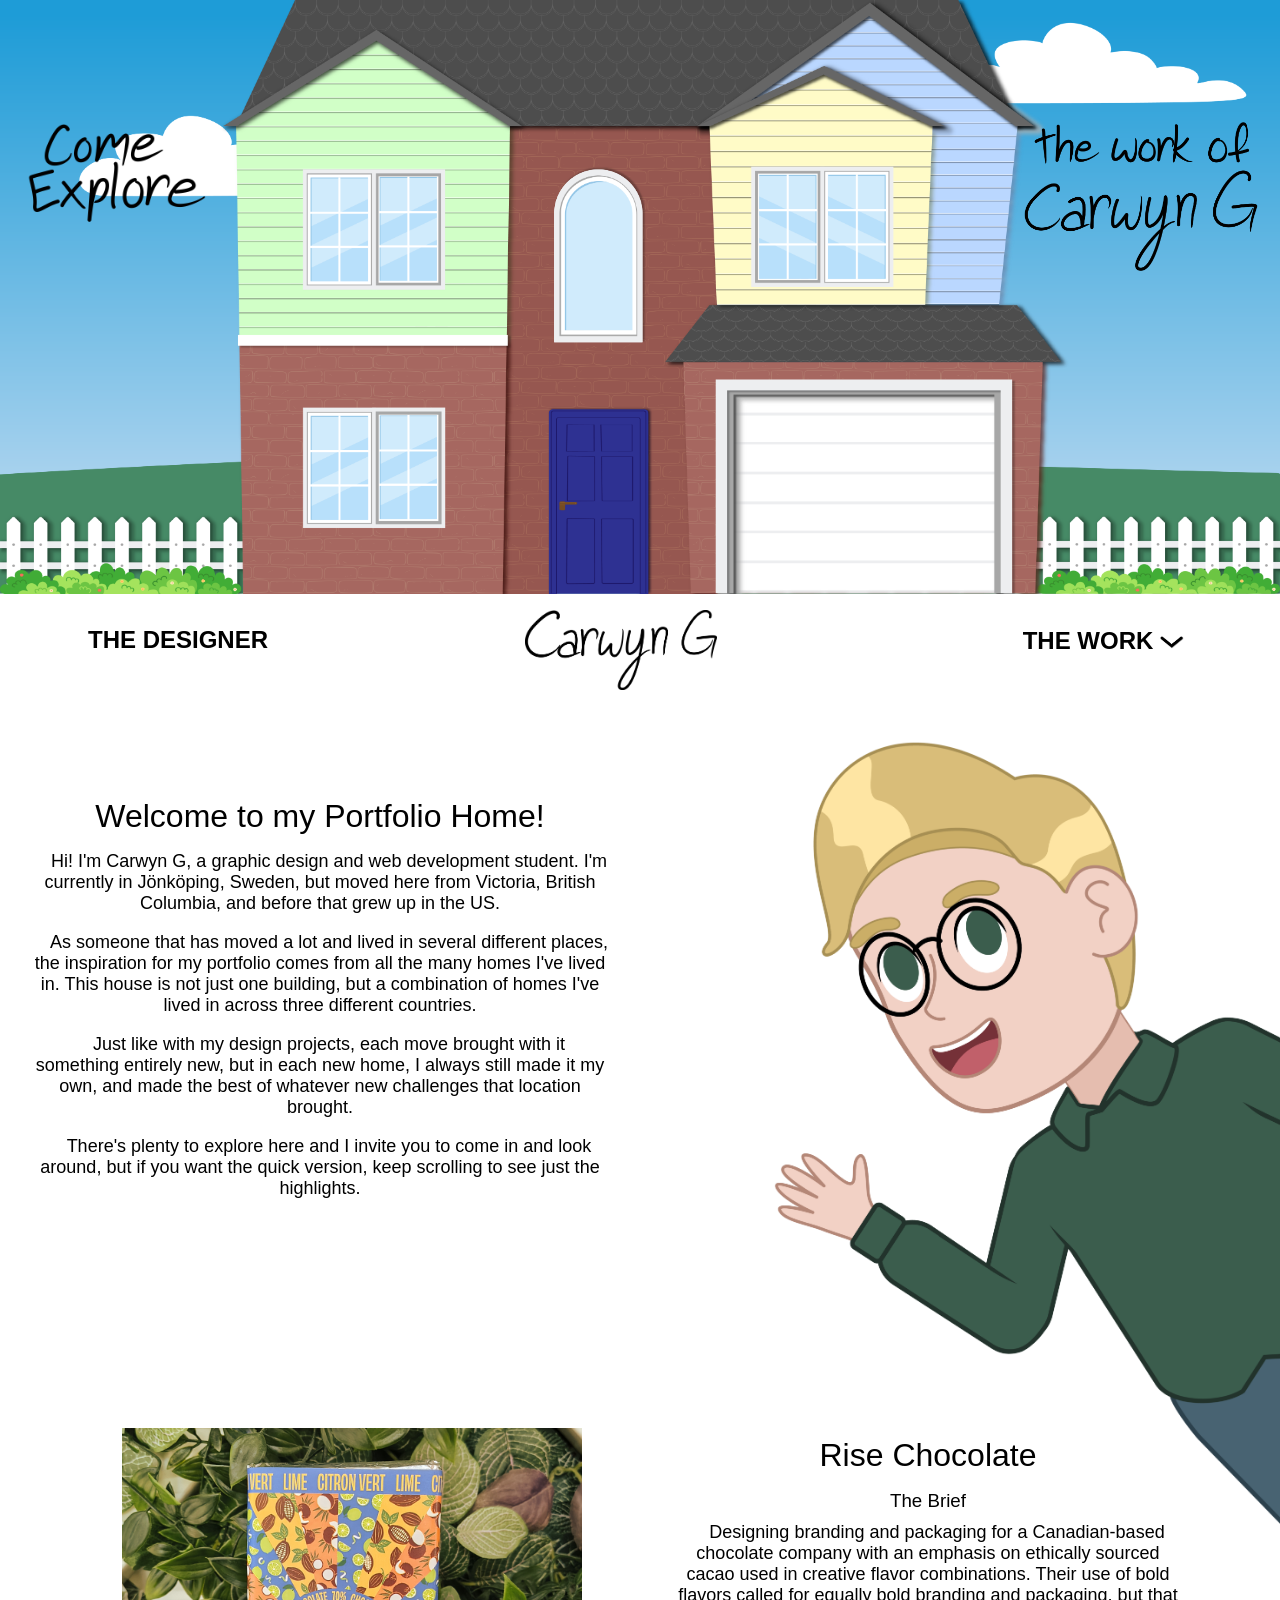
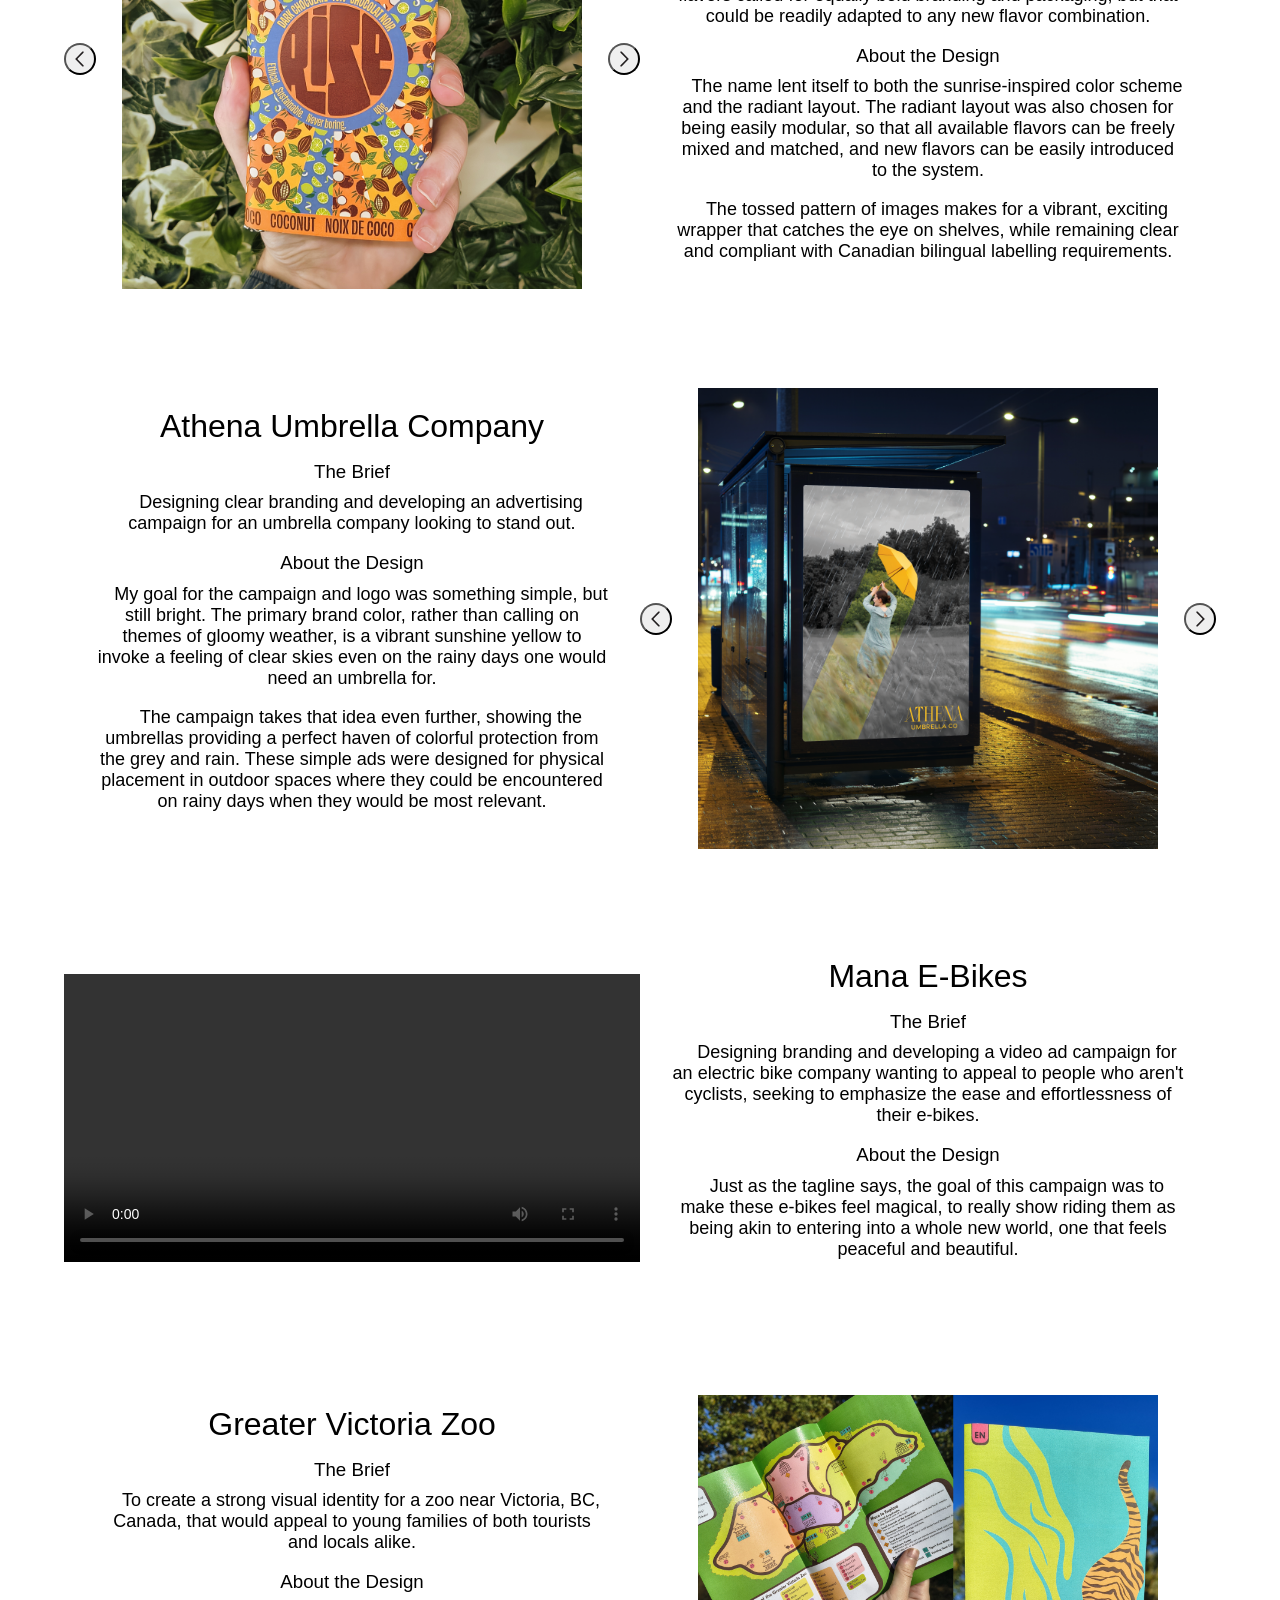
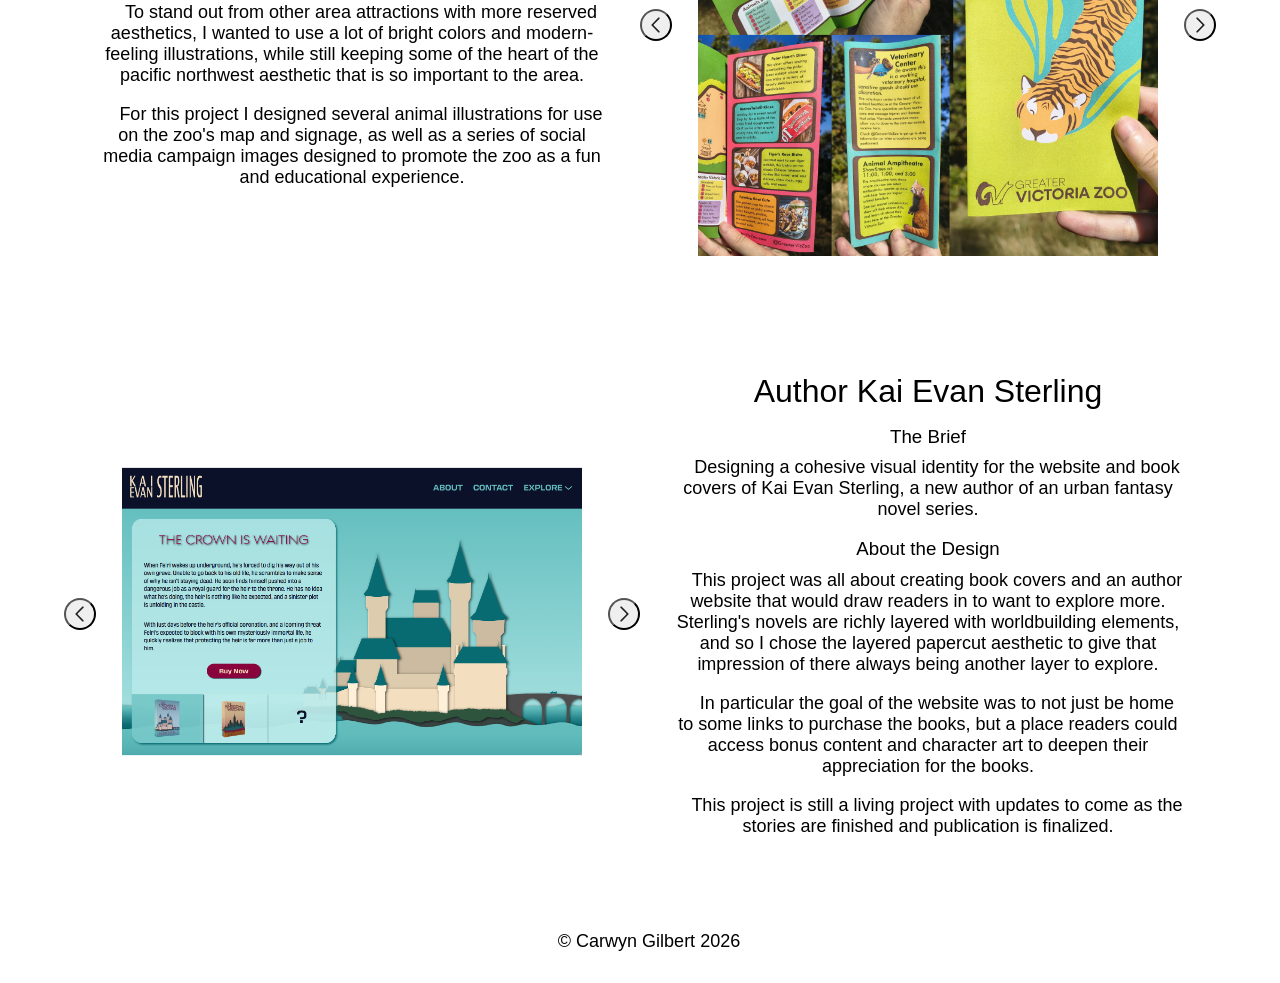
==== index.html @ 5661acea "ultra basic loading screen added" ====
<!DOCTYPE html>
<html lang="en">
<head>
    <meta charset="UTF-8">
    <meta name="viewport" content="width=device-width, initial-scale=1.0">
    <title>Carwyn Gilbert Portfolio</title>
    <link rel="stylesheet" href="main.css">
    <link rel="stylesheet" href="house.css">
    <script src="script.js" defer></script>
</head>
<body>
    <div class="loadingScreen">
        <h1>Loading...</h1>
    </div>
    <header id="home">
        <div class="hero" id="home-hero">
                <img id="come" src="images/explore.png" alt="handwritten text reading: Come Explore">
                <img id="work" src="images/work of.png" alt="handwritten text reading: the work of Carwyn G">
                <div id="craftroom"><a href="about.html"><img class="transparent" src="images/transparent.png"></a></div>
                <div id="hall"><a href="greaterviczoo.html"><img class="transparent" src="images/transparent.png"></a></div>
                <div id="study"><a href="KES.html"><img class="transparent" src="images/transparent.png"></a></div>
                <div id="kitchen"><a href="rise.html"><img class="transparent" src="images/transparent.png"></a></div>
                <div id="foyer"><a href="athena.html"><img class="transparent" src="images/transparent.png"></a></div>
                <div id="garage"><a href="mana.html"><img class="transparent" src="images/transparent.png"></a></div>
                <img class="home" id="backgrgound" src="images/house layers/0 background.png" alt="a clear sky and a lawn with a picket fence">
                <img class="home cloud" id="left-cloud" src="images/house layers/1 left cloud.png" alt="a cloud">
                <img class="home cloud" id="right-cloud" src="images/house layers/2 right cloud.png" alt="a cloud">
                <img class="home house" id="interior" src="images/house layers/3 interior.png" alt="a peek inside a house revealing Carwyn working on projects in different rooms">
                <img class="home house" id="umbrella" src="images/house layers/3.1 umbrella.png" alt="a folded umbrella in a holder">
                <img class="home house" id="backwheel" src="images/house layers/3.2 back wheel.png" alt="a spinning wheel of a bicycle">
                <img class="home house" id="hall-arm" src="images/house layers/3.3 hall arm.png" alt="a hand waving hello">
                <img class="home house" id="kitchen-arm" src="images/house layers/3.4 kitchen arm.png" alt="a hand holding a wooden spoon with melted chocolate on it">
                <img class="home house" id="craft-hand" src="images/house layers/3.5 craft hand.png" alt="a hand holding a pen">
                <img class="home house" id="study-arm" src="images/house layers/3.6 study arm.png" alt="a hand holding a book">
                <img class="home house" id="garage-door" src="images/house layers/4 garage door.png" alt="a garage door">
                <img class="home house" id="main-building" src="images/house layers/5 main building.png" alt="a colorful house">
                <img class="home house" id="craftroom-window" src="images/house layers/6 craftroom window.png" alt="a window">
                <img class="home house" id="kitchen-window" src="images/house layers/7 kitchen window.png" alt="a window">
                <img class="home house" id="study-window" src="images/house layers/8 study window.png" alt="a window">
                <img class="home house" id="hall-window" src="images/house layers/9 hall window.png" alt="a window">
                <img class="home house" id="windows" src="images/house layers/10 windows.png" alt="several windows">
                <img class="home house" id="closed-door" src="images/house layers/11 door.png" alt="a blue front door">
        </div>
        <nav>
            <div class="topnav default" id="navbar">
                <button class="hamburger" id="burger" onclick="hamburger()"><img id="menu-icon" src="images/hamburger.png" alt="click to open the menu"></button>
                <ul>
                    <li id="home-logo"> <a href="index.html" class="logo"><img src="images/cslg-logo.png" alt="Carwyn G" id="svg-logo"/></a></li>
                    <li id="designer"><a href="about.html">The Designer</a></li>
                    <li id="expand-submenu"><button onclick="expandCases()">The Work <img src="images/arrow down.png" id="arrow"></button>
                        <div id="submenu" class="submenu expandable">
                            <ul id="submenu-list">
                                <li class="explore"><a href="rise.html">Rise Chocolate</a></li>
                                <li class="explore"><a href="athena.html">Athena Umbrella Co</a></li>
                                <li class="explore"><a href="mana.html">Mana E-Bike</a></li>
                                <li class="explore"><a href="greaterviczoo.html">Greater Victoria Zoo</a></li>
                                <li class="explore"><a href="KES.html">Author Site</a></li>
                            </ul>
                        </div>
                    </li>
                </ul>
            </div>
        </nav>
    </header>
    <main>
        <div class="card" id="intro">
            <div class="info">
                <h1>Welcome to my Portfolio Home!</h1>
                <p>Hi! I'm Carwyn G, a graphic design and web development student. I'm currently in Jönköping, Sweden, but moved here from Victoria, British Columbia, and before that grew up in the US.</p> 
                <p>As someone that has moved a lot and lived in several different places, the inspiration for my portfolio comes from all the many homes I've lived in. This house is not just one building, but a combination of homes I've lived in across three different countries.</p>
                <p>Just like with my design projects, each move brought with it something entirely new, but in each new home, I always still made it my own, and made the best of whatever new challenges that location brought.</p>
                <p>There's plenty to explore here and I invite you to come in and look around, but if you want the quick version, keep scrolling to see just the highlights.</p>
            </div>
            <div id="me">
                <img id="portrait" src="images/peeking me.png" alt="Carwyn G peeking in from the side of the frame and waving hello">
                <img id="bubble" src="images/bubble.png" alt="a speech bubble coming from Carwyn">
                <p id="mobile">Heads up, while I've done my best to make this responsive and mobile friendly, I recommend checking this out on desktop for the full experience.</p>
            </div>
        </div>
        <div class="card" id="rise">
            <div class="info">
                <h1>Rise Chocolate</h1>
                <h3>The Brief</h3>
                <p>Designing branding and packaging for a Canadian-based chocolate company with an emphasis on ethically sourced cacao used in creative flavor combinations. Their use of bold flavors called for equally bold branding and packaging, but that could be readily adapted to any new flavor combination.</p>
                <h3>About the Design</h3>
                <p>The name lent itself to both the sunrise-inspired color scheme and the radiant layout. The radiant layout was also chosen for being easily modular, so that all available flavors can be freely mixed and matched, and new flavors can be easily introduced to the system.</p>
                <p>The tossed pattern of images makes for a vibrant, exciting wrapper that catches the eye on shelves, while remaining clear and compliant with Canadian bilingual labelling requirements.</p>
            </div>
            <div class="carousel">
                <button class="left" onclick="prevImg('rise')">
                <img src="images/arrow.svg" alt="arrow icon pointing left" />
                </button>
                <img id="rise-left" class="rise-three" src="images/rise/cinna-blue wrapper.png" alt="the full wrapper design for the coconut lime dark chocolate bars, featuring an all over pattern of cacao beans, limes, and coconuts arranged in rays with sunrise colored backgrounds"/>
                <img id="rise-top" class="rise-one" src="images/rise/coco-lime.jpg" alt="A coconut lime dark chocolate bar held up to show off the colorful wrapper with an all over print of cacao beans, limes, and coconuts"/>
                <img id="rise-right" class="rise-two" src="images/rise/cinna-blue.jpg" alt="A cinnamon blueberry milk chocolate bar held up to show off the colorful wrapper with an all over print of cacao beans, milk, blueberries, and cinnamon sticks"/>
                <button class="right" onclick="nextImg('rise')">
                <img src="images/arrow.svg" alt="arrow icon pointing right" />
                </button>
            </div>
        </div>
        <div class="card">
            <div class="info">
                <h1>Athena Umbrella Company</h1>
                <h3>The Brief</h3>
                <p>Designing clear branding and developing an advertising campaign for an umbrella company looking to stand out.</p>
                <h3>About the Design</h3>
                <p>My goal for the campaign and logo was something simple, but still bright. The primary brand color, rather than calling on themes of gloomy weather, is a vibrant sunshine yellow to invoke a feeling of clear skies even on the rainy days one would need an umbrella for.</p>
                <p>The campaign takes that idea even further, showing the umbrellas providing a perfect haven of colorful protection from the grey and rain. These simple ads were designed for physical placement in outdoor spaces where they could be encountered on rainy days when they would be most relevant.</p>
            </div>
            <div class="carousel">
                <button class="left" onclick="prevImg('athena')">
                <img src="images/arrow.svg" alt="arrow icon pointing left" />
                </button>
                <img
                id="athena-left"
                class="athena-three"
                src="images/athena/ads2.png"
                alt="An advertisement for Athena umbrellas featuring a woman standing with a bright yellow umbrella that creates a section around her that is fully protected from rain and gloom"
                />
                <img
                id="athena-top"
                class="athena-one"
                src="images/athena/mockup.png"
                alt="a rainy bus stop with an ad for Athena umbrellas showing a woman in a grey, rainy field holding an umbrella that creates an isolated area of color and clear skies"
                />
                <img
                id="athena-right"
                class="athena-two"
                src="images/athena/mockup4.png"
                alt="An illuminated bus stop ad at night, showing a woman in a field holding an Athena umbrella aloft, creating a sheltered area of clear skies and full color amid desaturated greys and rain."
                />
                <button class="right" onclick="nextImg('athena')">
                <img src="images/arrow.svg" alt="arrow icon pointing right" />
                </button>
            </div>
        </div>
        <div class="card">
            <div class="info">
                <h1>Mana E-Bikes</h1>
                <h3>The Brief</h3>
                <p>Designing branding and developing a video ad campaign for an electric bike company wanting to appeal to people who aren't cyclists, seeking to emphasize the ease and effortlessness of their e-bikes.</p>
                <h3>About the Design</h3>
                <p>Just as the tagline says, the goal of this campaign was to make these e-bikes feel magical, to really show riding them as being akin to entering into a whole new world, one that feels peaceful and beautiful.</p>
            </div>            
            <video width= 100% id="mana" controls>
                <source src="images/mana/ad clip.mp4" type="video/mp4">
                "Your browser doesn't support the video tag :("
            </video>

        </div>
        <div class="card">
            <div class="info">
                <h1>Greater Victoria Zoo</h1>
                <h3>The Brief</h3>
                <p>To create a strong visual identity for a zoo near Victoria, BC, Canada, that would appeal to young families of both tourists and locals alike.</p>
                <h3>About the Design</h3>
                <p>To stand out from other area attractions with more reserved aesthetics, I wanted to use a lot of bright colors and modern-feeling illustrations, while still keeping some of the heart of the pacific northwest aesthetic that is so important to the area.</p>
                <p>For this project I designed several animal illustrations for use on the zoo's map and signage, as well as a series of social media campaign images designed to promote the zoo as a fun and educational experience.</p>
            </div>
            <div class="carousel media">
                <button class="left" onclick="prevImg('zoo')">
                    <img src="images/arrow.svg" alt="arrow icon pointing left" />
                </button>
                <img id="zoo-left" class="zoo-three" src="images/GVZ/campaign9.jpg" alt=""/>
                <img id="zoo-top" class="zoo-one" src="images/GVZ/mockup.jpg" alt=""/>
                <img id="zoo-right" class="zoo-two" src="images/GVZ/campaign.jpg" alt=""/>
                <button class="right" onclick="nextImg('zoo')">
                    <img src="images/arrow.svg" alt="arrow icon pointing right" />
                </button>
            </div>
        </div>
        <div class="card">
            <div class="info">
                <h1>Author Kai Evan Sterling</h1>
                <h3>The Brief</h3>
                <p>Designing a cohesive visual identity for the website and book covers of Kai Evan Sterling, a new author of an urban fantasy novel series.</p>
                <h3>About the Design</h3>
                <p>This project was all about creating book covers and an author website that would draw readers in to want to explore more. Sterling's novels are richly layered with worldbuilding elements, and so I chose the layered papercut aesthetic to give that impression of there always being another layer to explore.</p>
                <p>In particular the goal of the website was to not just be home to some links to purchase the books, but a place readers could access bonus content and character art to deepen their appreciation for the books.</p>
                <p>This project is still a living project with updates to come as the stories are finished and publication is finalized.</p>
            </div>            
            <div class="carousel">
                <button class="left" onclick="prevImg('KES')">
                <img src="images/arrow.svg" alt="arrow icon pointing left" />
                </button>
                <img id="KES-left" class="KES-three" src="images/KES/KIW.png" alt="A mockup of a book titled 'The Kingdom is Watching', the book cover features a layered papercut cityscape in teal hues"/>
                <a href="https://carwyn-g.github.io/KaiEvanSterling/" target="_blank" id="KES-top" class="KES-one"><img src="images/KES/site-screenshot.png" alt="A screenshot of Kai Evan Sterling's website, featuring cover art from the first book"/></a>
                <img id="KES-right" class="KES-two" src="images/KES/CIW.png" alt="A mockup of a book titled 'The Crown is Waiting', the cover features a layered papercut castle and bridge in cream and teal hues"/></a>
                <button class="right" onclick="nextImg('KES')">
                <img src="images/arrow.svg" alt="arrow icon pointing right" />
                </button>
            </div>
        </div>
    </main>
    <footer>
        <p><span> &#169; </span>Carwyn Gilbert 2026</p>
    </footer>
</body>
</html>
---- main.css ----
html, body {
    margin: 0;
    padding: 0;
}

.loadingScreen {
  position: absolute;
  z-index: 5;
  width: 100%;
  height: 100vh;
  background-color: white;
  display: flex;
  align-items: center;
  justify-content: center;
}

body {
    min-height: 100vh;
    display: flex;
    flex-direction: column;
    align-items: center;
}

main {
    width: 100%;
    height: auto;
    overflow: hidden;
    display: flex;
    flex-direction: column;
    align-items: center;
}

footer {
    margin: 1%;
}

/* Nav */
header {
    display: flex;
    flex-direction: column;
    align-items: end;
    z-index: 1;
    margin-bottom: .5%;
    }


#svg-logo {
    height: 5rem;
    margin-top: -1rem;
    max-width: 100rem;
}

nav {
    display: flex;
    flex-direction: row;
    width: 100%;
    justify-content: space-between;
    z-index: 3;
}

.topnav {
	display: flex;
    flex-direction: row;
    align-items: center;
    margin: 1em;
    width: 100%;
}

.topnav ul {
    display: flex;
    flex-direction: row;
    list-style: none;
    justify-content: space-between;
    align-items: start;
    width: 100%;
}

.topnav li {
    margin-right: 2em;
    margin-left: 2em;
    flex-shrink: 0;
}

.topnav button {
    font-family: sans-serif;
    font-weight: 700;
    font-size: x-large;
    text-transform: uppercase;
    margin: 0;
    padding-left: 2em;
    padding-right: 2em;
    max-height: 2em;
    border: none;
    background-color: rgba(0,0,0,0);
    cursor: pointer;
}

.topnav img {
    max-width: 3rem;
}

.hamburger {
    display: none;
}
#arrow {
    width: 1em;
}
#arrowup {
    width: 1em;
    rotate: 180deg;
}

.expandable {
    display: none;
}

.expanded-explore {
    display: block;
}

#expand-submenu {
    display: flex;
    flex-direction: column;
    justify-content: center;
    order: 3;
    position: relative;
}

#submenu {
    position: absolute;
    top: 105%;
    z-index: 8;
    padding: 1rem;
    background-color: white;
}

#submenu ul {
    display: flex;
    flex-direction: column;
    padding: 0;
    align-items: center;
    background-color: white;
    
}

#submenu li {
    margin: 0;
    margin-top: .5em;
    font-size: large;
}

#submenu a:link,
#submenu a:visited {
    margin: 0;
    margin-top: .5em;
    font-size: medium;
}

ul a:link,
ul a:visited {
    color: black;
    font-family: sans-serif;
    font-weight: 700;
    font-size: x-large;
    text-decoration: none;
    text-transform: uppercase;
}
#designer {
    order:1;
}
#home-logo {
    order:2;
}


.transparent {
    object-fit: contain;
    max-width: 100%;
    max-height: 100%;
    align-self: center;
}


h1 {
    font-family: sans-serif;
    font-weight: 500;
    margin: 0;
    margin-bottom: .5em;
    text-align: center;
}

h3 {
    font-family: sans-serif;
    font-weight: 400;
    margin: 0;
    margin-bottom: .5em;
}

p {
    font-family: sans-serif;
    font-weight: 100;
    margin: 0;
    margin-bottom: 1em;
    max-width: 70ch;
    margin-inline: auto;
    text-indent: 1em;
    font-size: large;
}

footer {
    font-size: small;
}

.card {
    display: grid;
    grid-template-columns: 1fr 1fr;
    margin: 2.5% 5%;
    align-items: center;
}
.card:nth-of-type(even) .info{
    order: 1;
}

  .card img {
    width: 100%;
}
#intro {
    margin: 0;
    width: 100%;
}
#intro .info {
    margin-top: 10%;
}

.info {
    display: flex;
    flex-direction: column;
    align-items: center;
    margin: 2rem;    
    text-align: center;
    align-self: start;
    min-height: 25vw;
    justify-content: center;
}

#rise {
    margin-top: -10%;
}

.carousel {
    display: grid;
    grid-template-columns: 10% 80% 10%;
    grid-template-rows: 1fr;
    justify-content: center;
    align-items: center;
}
.carousel img {
    width: 100%;
    grid-area: 1 / 2 / span 1 /span 1;
}
.carousel a {
    grid-area: 1 / 2 / span 1 /span 1;
}
.carousel button {
    grid-area: 1 / 3 / span 1 /span 1;
    justify-self: end;
    padding: 0;
    border-radius: 100%;
    height: 2rem;
    width: 2rem;
    padding: .25rem;
    order: 2;
    cursor: pointer;
}

.carousel .left {
    grid-area: 1 / 1 / span 1 /span 1;
    justify-self: start;
    order: 2;
}
.left img{
    rotate: 180deg;
}

#rise-top {
    order: 1;
}
#rise-left {
    display: none;
}
#rise-right {
    display: none;
}

#athena-top {
    order: 1;
}
#athena-left {
    display: none;
}
#athena-right {
    display: none;
}

#zoo-top {
    order: 1;
}
#zoo-left {
    display: none;
}
#zoo-right {
    display: none;
}

#KES-top {
    order: 1;
}
#KES-left {
    display: none;
}
#KES-right {
    display: none;
}

#alt-top {
    order: 1;
}
#alt-left {
    display: none;
}
#alt-right {
    display: none;
}

#bubble {
    display: none;
}
#mobile {
    display: none;
}

.portfolio-page {
    display: grid;
    grid-template-columns: 1fr 1fr;
    grid-template-rows: repeat(16 1fr);
    column-gap: 5%;
}

.media {
    width: 100%;
    max-width: 50vw;
    grid-row: span 2;
    grid-column: span 1;
}

/* Mobile View */
@media screen and (max-width: 800px) {
    .topnav {
        justify-content: end;
    }
    .default ul {
        display: none;
    }
    .hamburger {
        display: block;
    }

    .expanded ul {
        display: flex;
        flex-direction: column;
        z-index: 6;
        align-items: center;
    }
    .expanded ul button {
        font-family: sans-serif;
        font-weight: 700;
        font-size: x-large;
        margin: 0;
        padding: 0;
        max-height: 2em;
    }
    .expanded li {
        margin-bottom: 1em;
    }

    #submenu-list {
        position: relative;
        top: 13rem;
    }

    #home-logo {
        order: 0;
    }
    #burger {
        order: 2;
        padding: 0;
        align-self: start;
    }

    .card {
        display: grid;
        grid-template-columns: 1fr;
        grid-template-rows: 1fr 1fr;
        margin: 2.5% 5%;
        align-items: center;
    }
    .card:nth-of-type(even) .info {
        order: 0;
    }
    
    #me {
        display: grid;
        grid-template-columns: 1fr .5fr 1fr;
        grid-template-rows: 1fr 1fr;
    }
    #portrait {
        grid-area: 1 / 2 / 4 / 4;
    }
    #bubble {
        display: block;
        grid-area: 1 / 1 / 2 / 3;
    }
    #mobile {
        display: block;
        grid-area: 1 / 1 / 2 / 3;
        margin-top: 5%;
        padding: 16% 22% 10% 15%;
        margin-left: -2%;
        text-align: center;
    }
    .portfolio-page {
        display: grid;
        grid-template-columns: 1fr;
    }
}

@media screen and (max-width: 565px) {
    #mobile {
        margin-top: 5%;
        padding: 16% 22% 10% 15%;
        margin-left: -2%;
        text-align: center;
        font-size: small;
    }
}

@media screen and (max-width: 450px) {
    #mobile {
        margin-top: 5%;
        padding: 16% 22% 10% 15%;
        margin-left: -2%;
        text-align: center;
        font-size: x-small;
    }
}
---- house.css ----
.hero {
    display: grid;
    grid-template-columns: .8fr 1fr .8fr 1fr 1fr;
    grid-template-rows: .5fr 1fr 1fr;
    overflow: hidden;
}
.hero div {
    align-self: center;
}

.home {
    grid-area: 1 / 1 / span 3 /span 5;
    display: grid;
    grid-template-columns: 1fr;
    grid-template-rows: 1fr;
    height: auto;
    width: 100%;
}

.home img {
    grid-area: 1 / 1 / 4 / 6;
}

.transparent {
    object-fit: contain;
    max-width: 100%;
    max-height: 100%;
    align-self: center;
}

#craftroom {
    grid-area: 2 / 2 / span 1 / span 1;
    z-index: 10;
    max-height: 100%;
}
#craftroom:hover ~ #craftroom-window {
    display: none;
}

#hall {
    grid-area: 2 / 3 / span 1 / span 1;
    z-index: 10;
    max-height: 100%;
    align-self: end;
}
#hall:hover ~ #hall-window {
    display: none;
}

#study {
    grid-area: 2 / 4 / span 1 / span 1;
    z-index: 10;
    max-height: 100%;
}
#study:hover ~ #study-window {
    display: none;
}

#kitchen {
    grid-area: 3 / 2 / span 1 / span 1;
    z-index: 10;
    max-height: 100%;
}
#kitchen:hover ~ #kitchen-window {
    display: none;
}

#foyer {
    grid-area: 3 / 3 / span 1 / span 1;
    z-index: 10;
    max-height: 100%;
    align-self: end;
}
#foyer:hover ~ #closed-door {
    display: none;
}

#garage {
    grid-area: 3 / 4 / span 1 / span 1;
    z-index: 10;
    max-height: 100%;
    align-self: end;
}
#garage:hover ~ #garage-door {
    display: none;
}
#background {
    z-index: 0;
}

.house {
    z-index: 2;
}

#come {
    z-index: 3;
    grid-area: 2 / 1 / span 1 / span 1;
    width: 90%;
    align-self: start;
    justify-self: end;
}

#work {
    z-index: 3;
    grid-area: 2 / 5 / span 1 / span 1;
    width: 90%;
    align-self: start;
    padding-left: 5%;
}


@keyframes cloudAnimation {
    0% {transform: translate(30%, 0);}
    100% {transform: translate(-30%, 0);}
}
.cloud {
    animation: cloudAnimation 20s linear infinite;
    z-index: 1;
}

@keyframes umbrellaWiggle {
    0% {transform: rotate(0deg);}
    20% {transform: rotate(-10deg);}
    60% {transform: rotate(10deg);}
    100% {transform: rotate(0deg);}
}

#foyer:hover ~#umbrella {
    transform-origin: 43.9% 90.4%;
    animation: umbrellaWiggle 1.5s linear 2 alternate;
}

@keyframes wheelSpin {
    0% {transform: rotate(0deg);}
    100% {transform: rotate(-1080deg);}
}
#garage:hover ~ #backwheel { 
    transform-origin: 76% 96%;
    animation: wheelSpin 3s ease-in-out 3;
}

@keyframes handWave {
    0% {transform: rotate(0deg);}
    50% {transform: rotate(20deg);}
    100% {transform: rotate(0deg);}
}
#hall:hover ~ #hall-arm { 
    transform-origin: 46% 48.3%;
    animation: handWave 2s infinite;
}

#kitchen:hover ~ #kitchen-arm { 
    transform-origin: 31.8% 85.8%;
    animation: handWave 2s infinite;
}

@keyframes penWave {
    0% {transform: rotate(0deg);}
    66.6% {transform: rotate(12deg);}
}
#craftroom:hover ~ #craft-hand { 
    transform-origin: 31.8% 39.7%;
    animation: penWave 1.5s infinite alternate;
}

@keyframes bookWave {
    0% {transform: rotate(0deg);}
    50% {transform: rotate(10deg);}
    100% {transform: rotate(0deg);}
}
#study:hover ~ #study-arm { 
    transform-origin: 61.1% 41.5%;
    animation: bookWave 4s infinite;
}
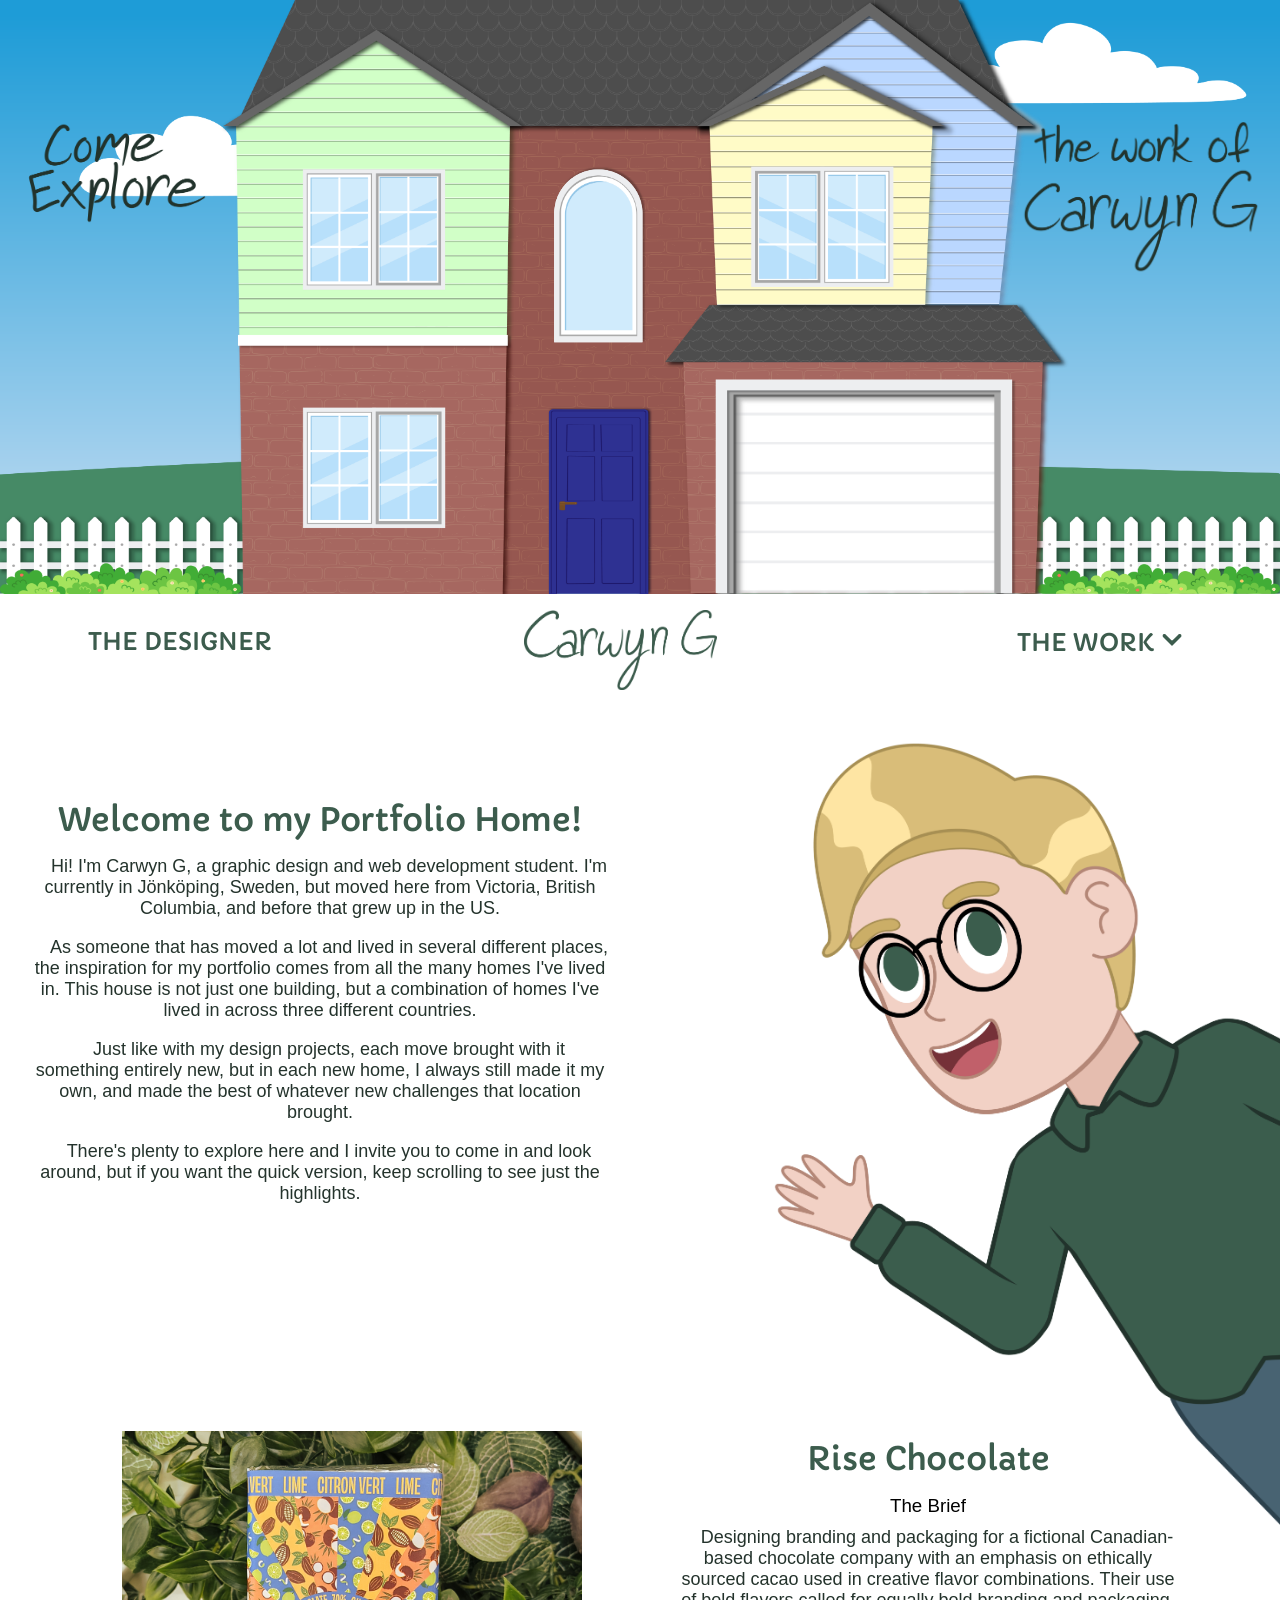
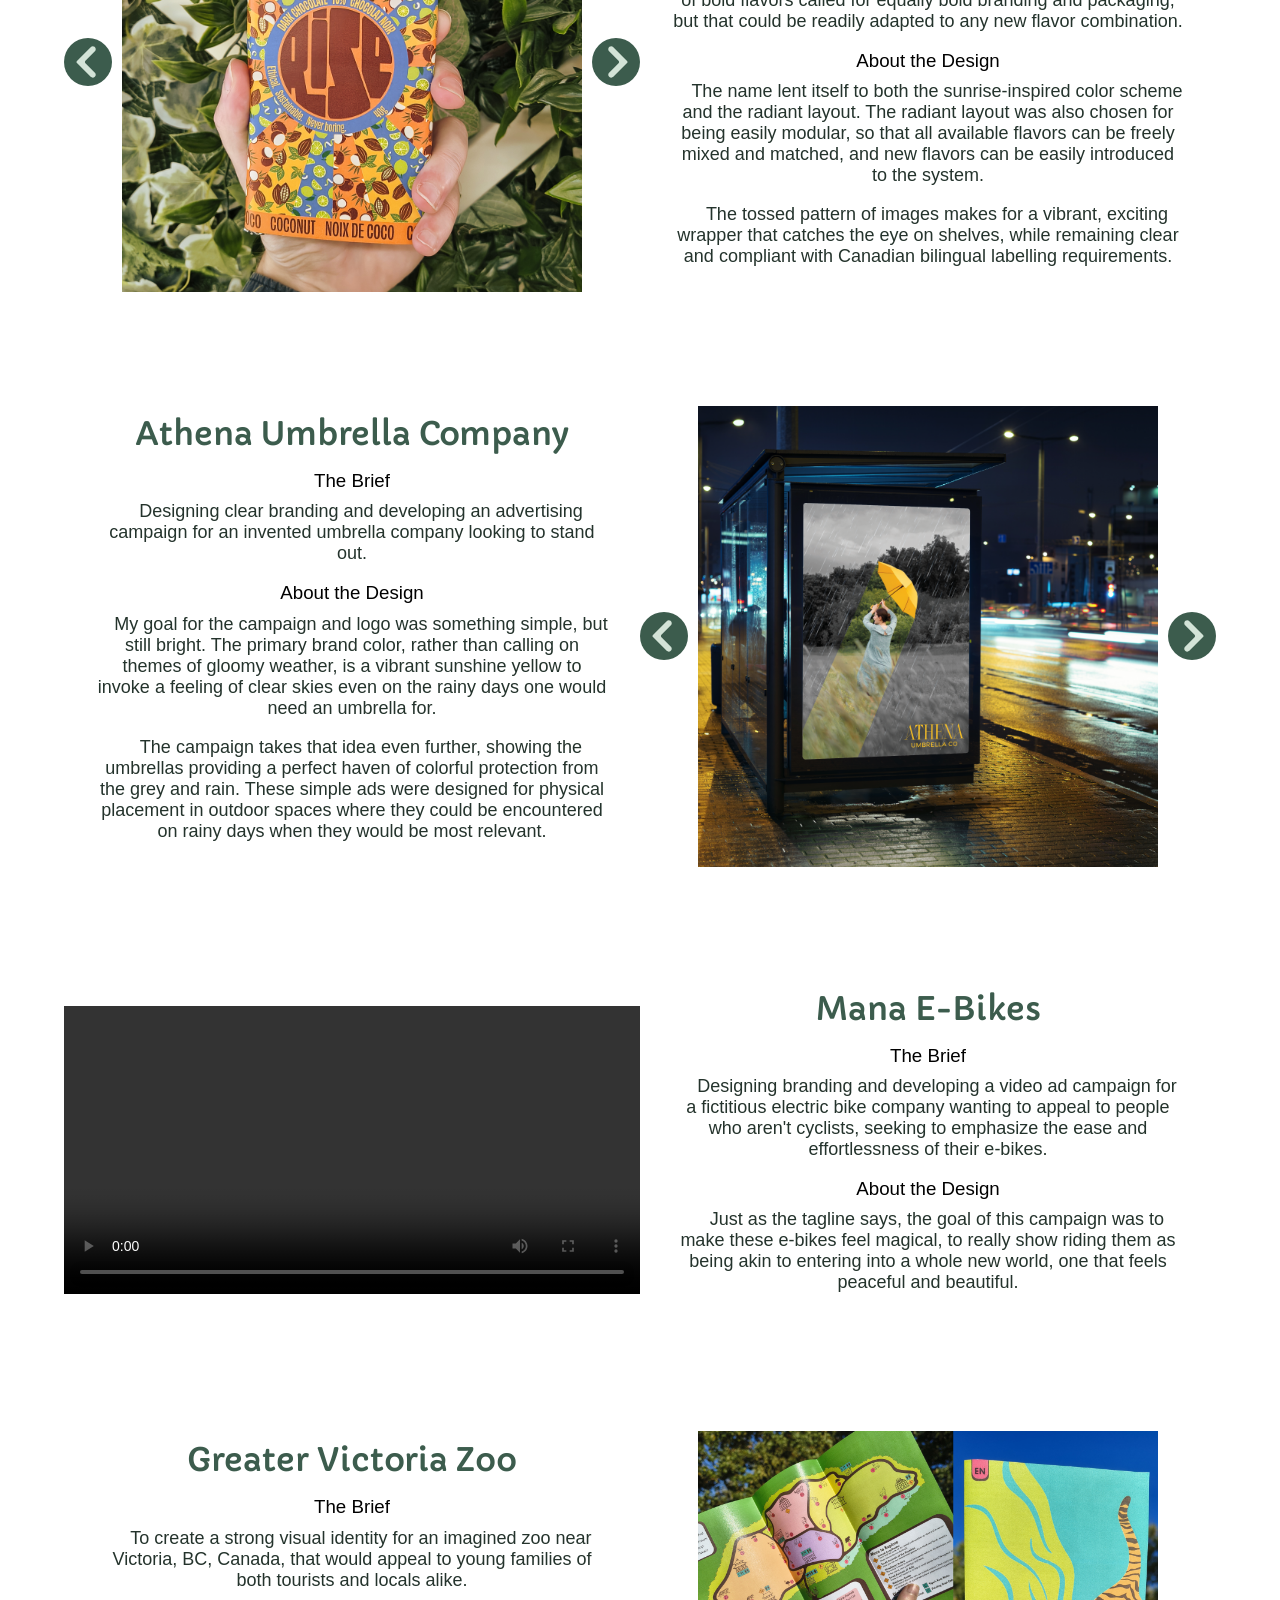
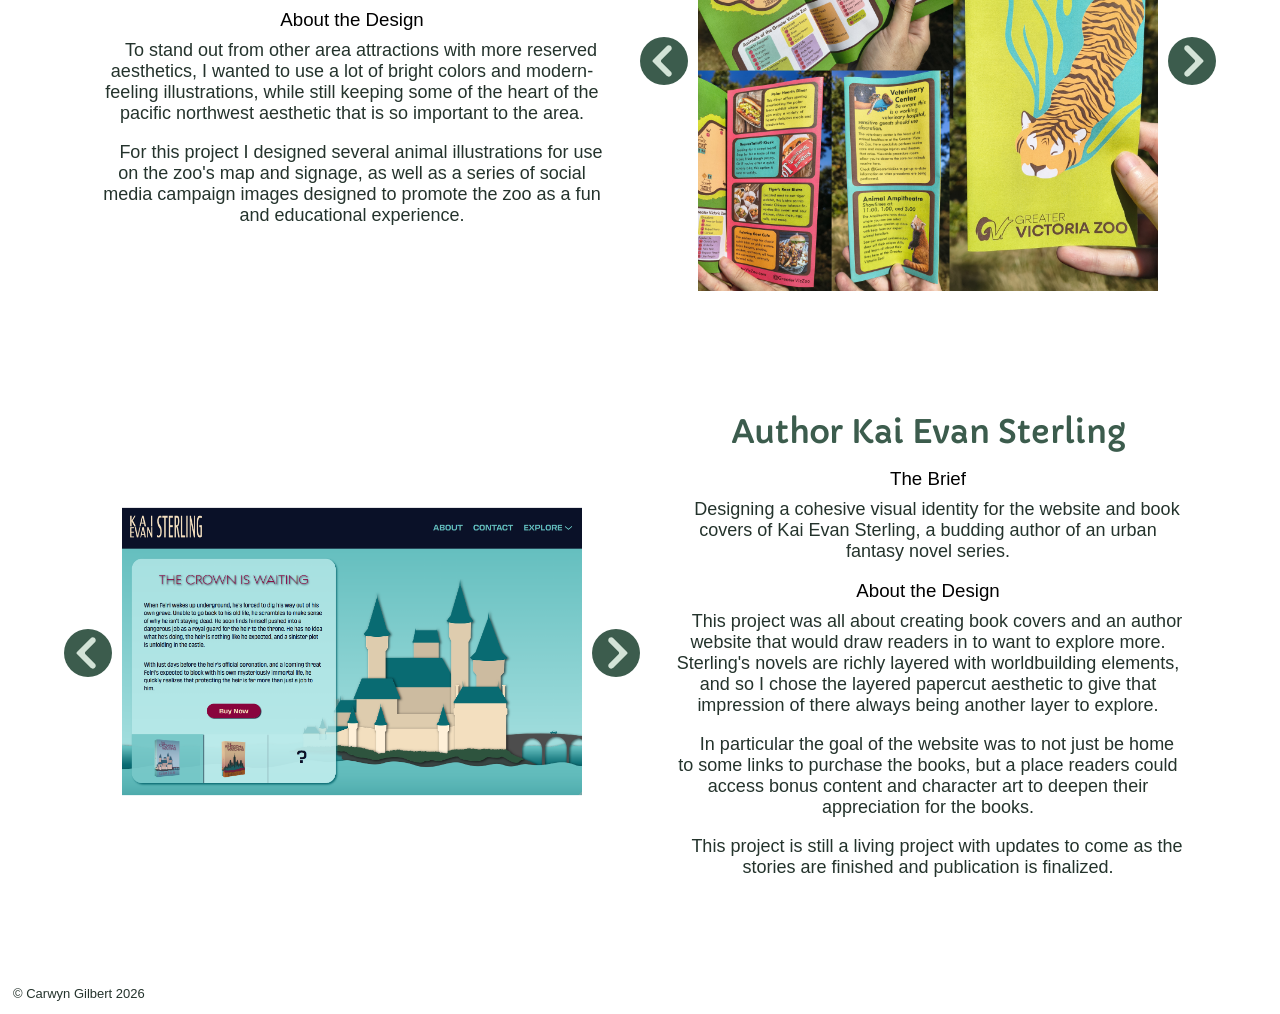
==== commit e7180da0: "style tweaks" ====
--- a/index.html
+++ b/index.html
@@ -3,7 +3,10 @@
 <head>
     <meta charset="UTF-8">
     <meta name="viewport" content="width=device-width, initial-scale=1.0">
-    <title>Carwyn Gilbert Portfolio</title>
+    <title>Carwyn G Portfolio</title>
+    <link rel="preconnect" href="https://fonts.googleapis.com">
+    <link rel="preconnect" href="https://fonts.gstatic.com" crossorigin>
+    <link href="https://fonts.googleapis.com/css2?family=Capriola&display=swap" rel="stylesheet">
     <link rel="stylesheet" href="main.css">
     <link rel="stylesheet" href="house.css">
     <script src="script.js" defer></script>
@@ -81,7 +84,7 @@
             <div class="info">
                 <h1>Rise Chocolate</h1>
                 <h3>The Brief</h3>
-                <p>Designing branding and packaging for a Canadian-based chocolate company with an emphasis on ethically sourced cacao used in creative flavor combinations. Their use of bold flavors called for equally bold branding and packaging, but that could be readily adapted to any new flavor combination.</p>
+                <p>Designing branding and packaging for a fictional Canadian-based chocolate company with an emphasis on ethically sourced cacao used in creative flavor combinations. Their use of bold flavors called for equally bold branding and packaging, but that could be readily adapted to any new flavor combination.</p>
                 <h3>About the Design</h3>
                 <p>The name lent itself to both the sunrise-inspired color scheme and the radiant layout. The radiant layout was also chosen for being easily modular, so that all available flavors can be freely mixed and matched, and new flavors can be easily introduced to the system.</p>
                 <p>The tossed pattern of images makes for a vibrant, exciting wrapper that catches the eye on shelves, while remaining clear and compliant with Canadian bilingual labelling requirements.</p>
@@ -102,7 +105,7 @@
             <div class="info">
                 <h1>Athena Umbrella Company</h1>
                 <h3>The Brief</h3>
-                <p>Designing clear branding and developing an advertising campaign for an umbrella company looking to stand out.</p>
+                <p>Designing clear branding and developing an advertising campaign for an invented umbrella company looking to stand out.</p>
                 <h3>About the Design</h3>
                 <p>My goal for the campaign and logo was something simple, but still bright. The primary brand color, rather than calling on themes of gloomy weather, is a vibrant sunshine yellow to invoke a feeling of clear skies even on the rainy days one would need an umbrella for.</p>
                 <p>The campaign takes that idea even further, showing the umbrellas providing a perfect haven of colorful protection from the grey and rain. These simple ads were designed for physical placement in outdoor spaces where they could be encountered on rainy days when they would be most relevant.</p>
@@ -138,7 +141,7 @@
             <div class="info">
                 <h1>Mana E-Bikes</h1>
                 <h3>The Brief</h3>
-                <p>Designing branding and developing a video ad campaign for an electric bike company wanting to appeal to people who aren't cyclists, seeking to emphasize the ease and effortlessness of their e-bikes.</p>
+                <p>Designing branding and developing a video ad campaign for a fictitious electric bike company wanting to appeal to people who aren't cyclists, seeking to emphasize the ease and effortlessness of their e-bikes.</p>
                 <h3>About the Design</h3>
                 <p>Just as the tagline says, the goal of this campaign was to make these e-bikes feel magical, to really show riding them as being akin to entering into a whole new world, one that feels peaceful and beautiful.</p>
             </div>            
@@ -152,7 +155,7 @@
             <div class="info">
                 <h1>Greater Victoria Zoo</h1>
                 <h3>The Brief</h3>
-                <p>To create a strong visual identity for a zoo near Victoria, BC, Canada, that would appeal to young families of both tourists and locals alike.</p>
+                <p>To create a strong visual identity for an imagined zoo near Victoria, BC, Canada, that would appeal to young families of both tourists and locals alike.</p>
                 <h3>About the Design</h3>
                 <p>To stand out from other area attractions with more reserved aesthetics, I wanted to use a lot of bright colors and modern-feeling illustrations, while still keeping some of the heart of the pacific northwest aesthetic that is so important to the area.</p>
                 <p>For this project I designed several animal illustrations for use on the zoo's map and signage, as well as a series of social media campaign images designed to promote the zoo as a fun and educational experience.</p>
@@ -173,7 +176,7 @@
             <div class="info">
                 <h1>Author Kai Evan Sterling</h1>
                 <h3>The Brief</h3>
-                <p>Designing a cohesive visual identity for the website and book covers of Kai Evan Sterling, a new author of an urban fantasy novel series.</p>
+                <p>Designing a cohesive visual identity for the website and book covers of Kai Evan Sterling, a budding author of an urban fantasy novel series.</p>
                 <h3>About the Design</h3>
                 <p>This project was all about creating book covers and an author website that would draw readers in to want to explore more. Sterling's novels are richly layered with worldbuilding elements, and so I chose the layered papercut aesthetic to give that impression of there always being another layer to explore.</p>
                 <p>In particular the goal of the website was to not just be home to some links to purchase the books, but a place readers could access bonus content and character art to deepen their appreciation for the books.</p>
--- a/main.css
+++ b/main.css
@@ -31,7 +31,15 @@
 }
 
 footer {
-    margin: 1%;
+    width: 100%;
+    padding: 1%;
+    margin-top: 1%;
+}
+footer p {
+    color: #24332c;
+    font-size: small;
+    margin: 0;
+    width: 100%;
 }
 
 /* Nav */
@@ -82,9 +90,11 @@
 }
 
 .topnav button {
-    font-family: sans-serif;
-    font-weight: 700;
+    font-family: "Capriola", sans-serif;
+    font-weight: 500;
+    font-style: normal;
     font-size: x-large;
+    color: #3c5c4d;
     text-transform: uppercase;
     margin: 0;
     padding-left: 2em;
@@ -146,6 +156,9 @@
 #submenu li {
     margin: 0;
     margin-top: .5em;
+    font-family: "Capriola", sans-serif;
+    font-weight: 500;
+    font-style: normal;
     font-size: large;
 }
 
@@ -158,9 +171,10 @@
 
 ul a:link,
 ul a:visited {
-    color: black;
-    font-family: sans-serif;
-    font-weight: 700;
+    color: #3C5C4D;
+    font-family: "Capriola", sans-serif;
+    font-weight: 500;
+    font-style: normal;
     font-size: x-large;
     text-decoration: none;
     text-transform: uppercase;
@@ -182,11 +196,13 @@
 
 
 h1 {
-    font-family: sans-serif;
+    font-family: "Capriola", sans-serif;
     font-weight: 500;
+    font-style: normal;
     margin: 0;
     margin-bottom: .5em;
     text-align: center;
+    color: #3c5c4d;
 }
 
 h3 {
@@ -205,6 +221,7 @@
     margin-inline: auto;
     text-indent: 1em;
     font-size: large;
+    color: #24332c;
 }
 
 footer {
@@ -266,11 +283,13 @@
     justify-self: end;
     padding: 0;
     border-radius: 100%;
-    height: 2rem;
-    width: 2rem;
+    height: 3rem;
+    width: 3rem;
     padding: .25rem;
     order: 2;
     cursor: pointer;
+    background-color: #3c5c4d;
+    border: none;
 }
 
 .carousel .left {
@@ -372,8 +391,9 @@
         align-items: center;
     }
     .expanded ul button {
-        font-family: sans-serif;
-        font-weight: 700;
+        font-family: "Capriola", sans-serif;
+        font-weight: 500;
+        font-style: normal;
         font-size: x-large;
         margin: 0;
         padding: 0;
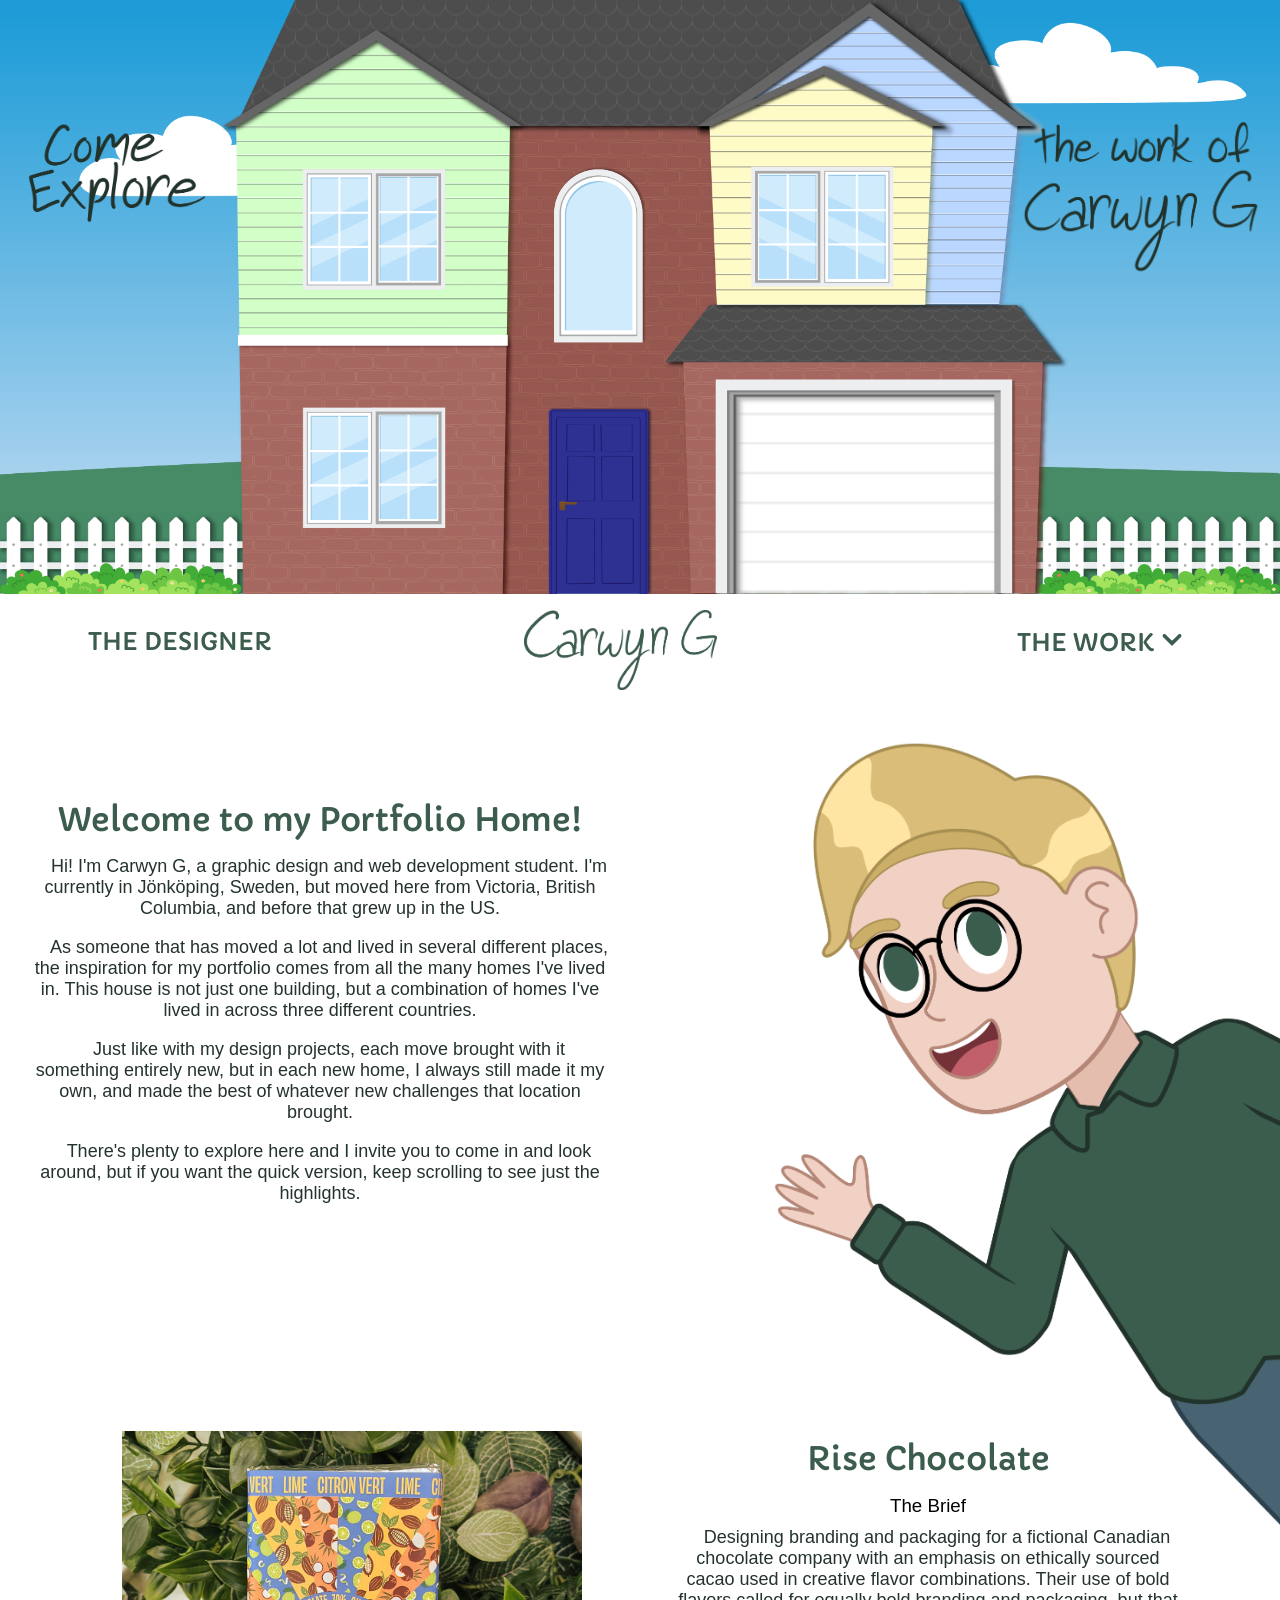
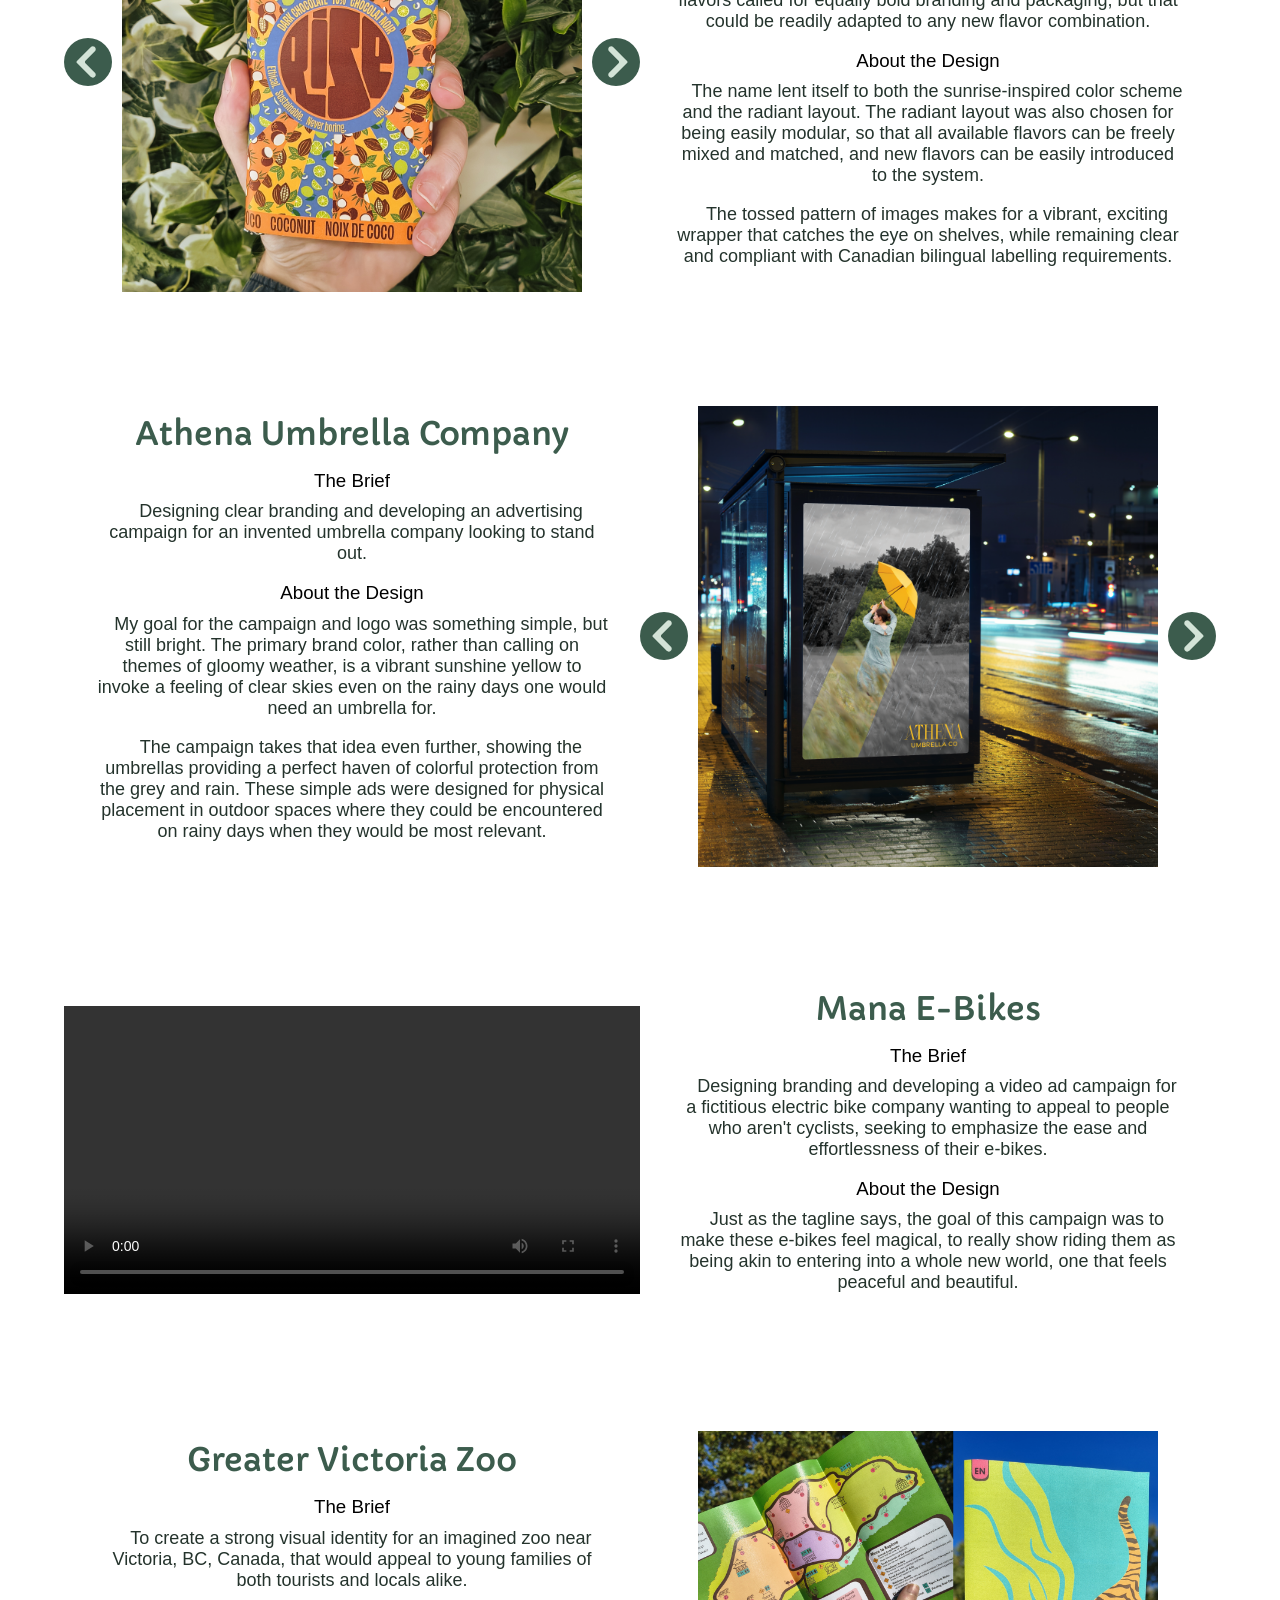
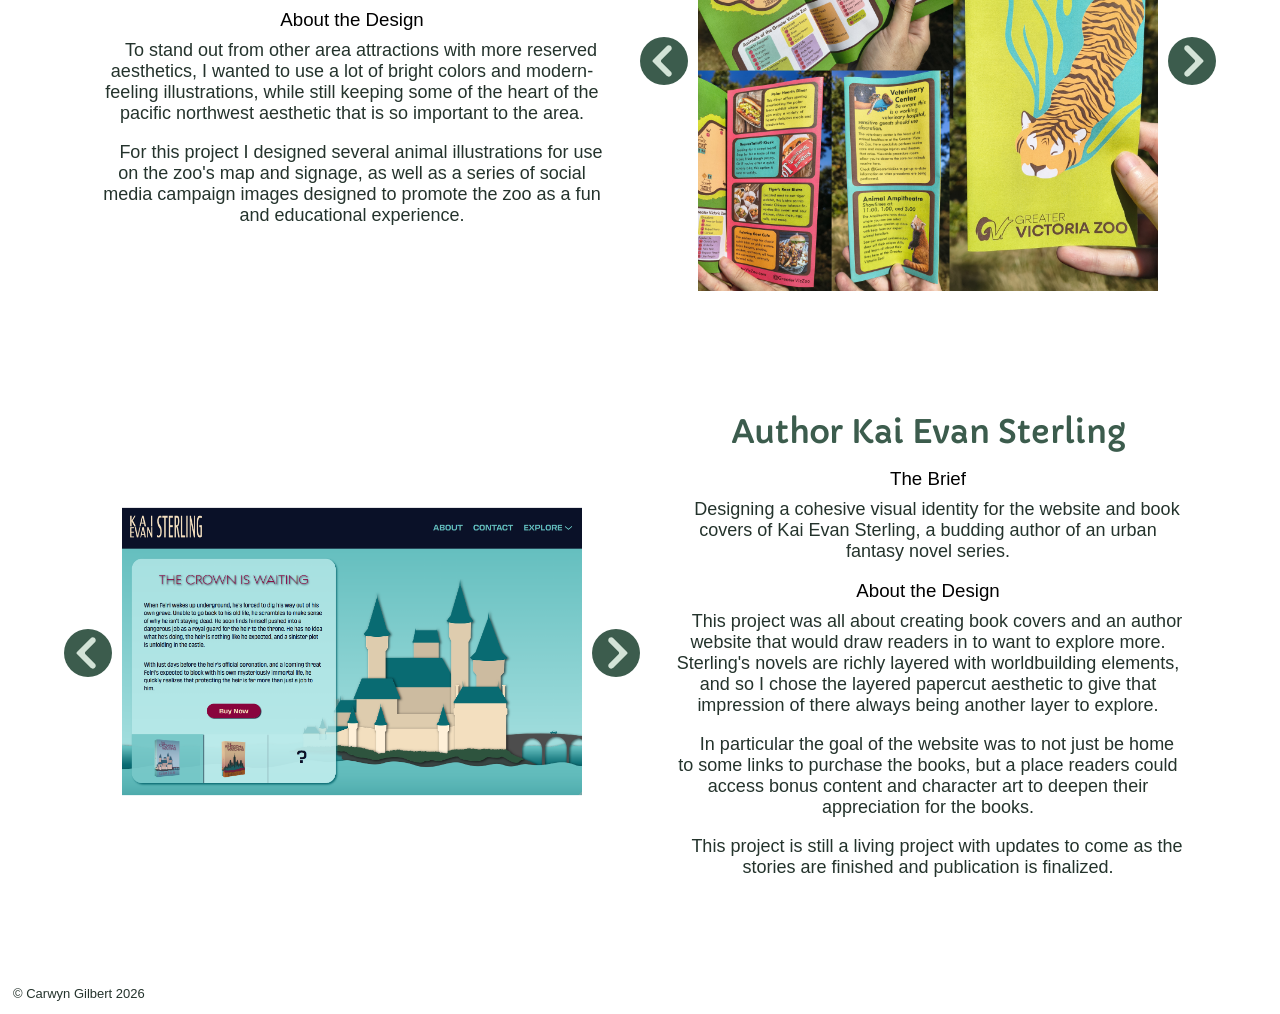
==== commit ffc9d898: "fixed a wording mistake" ====
--- a/index.html
+++ b/index.html
@@ -13,7 +13,16 @@
 </head>
 <body>
     <div class="loadingScreen">
-        <h1>Loading...</h1>
+        <!-- <div class="loader"></div> -->
+        <div class="pencil">
+            <div class="ball-point"></div>
+            <div class="cap"></div>
+            <div class="cap-base"></div>
+            <div class="middle"></div>
+            <div class="eraser"></div>
+        </div>
+        <div class="line"></div>
+        <h1 id="loading-text">Excitement Building... Please Wait</h1>
     </div>
     <header id="home">
         <div class="hero" id="home-hero">
@@ -84,7 +93,7 @@
             <div class="info">
                 <h1>Rise Chocolate</h1>
                 <h3>The Brief</h3>
-                <p>Designing branding and packaging for a fictional Canadian-based chocolate company with an emphasis on ethically sourced cacao used in creative flavor combinations. Their use of bold flavors called for equally bold branding and packaging, but that could be readily adapted to any new flavor combination.</p>
+                <p>Designing branding and packaging for a fictional Canadian chocolate company with an emphasis on ethically sourced cacao used in creative flavor combinations. Their use of bold flavors called for equally bold branding and packaging, but that could be readily adapted to any new flavor combination.</p>
                 <h3>About the Design</h3>
                 <p>The name lent itself to both the sunrise-inspired color scheme and the radiant layout. The radiant layout was also chosen for being easily modular, so that all available flavors can be freely mixed and matched, and new flavors can be easily introduced to the system.</p>
                 <p>The tossed pattern of images makes for a vibrant, exciting wrapper that catches the eye on shelves, while remaining clear and compliant with Canadian bilingual labelling requirements.</p>
--- a/main.css
+++ b/main.css
@@ -4,14 +4,151 @@
 }
 
 .loadingScreen {
-  position: absolute;
-  z-index: 5;
+  position: fixed;
+  z-index: 20;
   width: 100%;
   height: 100vh;
-  background-color: white;
+  background-color: #d3e3d7;
   display: flex;
   align-items: center;
   justify-content: center;
+  flex-direction: column;
+}
+#loading-text {
+    margin-top: 10%;
+}
+
+/* .loader {
+    z-index: 40;
+    width: 60px;
+    height: 60px;
+    border: 8px solid #F3F7F4;
+    border-top-color: #3c5c4d;
+    border-radius: 50%;
+    margin: 2%;
+    animation: spin 1.5s linear infinite;
+}
+@keyframes spin {
+  to { transform: rotate(360deg); }
+} */
+
+  @keyframes pencil-animation {
+    0% {
+      transform: rotate(135deg);
+    }
+
+    20% {
+      transform: rotate(315deg);
+    }
+
+    45% {
+      transform: translateX(300px) rotate(315deg);
+    }
+
+    55% {
+      transform: translateX(300px) rotate(495deg);
+    }
+
+    100% {
+      transform: rotate(495deg);
+    }
+  }
+
+.pencil {
+  z-index: 40;
+  position: relative;
+  width: 300px;
+  height: 40px;
+  transform-origin: center;
+  transform: rotate(135deg);
+  animation: pencil-animation 10s infinite;
+}
+.ball-point {
+    z-index: 40;
+    position: absolute;
+    left: 0;
+    top: 50%;
+    transform: translateY(-50%);
+    background-color: #3c5c4d;
+    height: 10px;
+    width: 10px;
+    border-radius: 50px;
+  }
+
+.cap {
+    z-index: 40;
+    position: absolute;
+    left: 0px;
+    top: 50%;
+    transform: translateY(-50%);
+    clip-path: polygon(20% 40%, 100% 0%, 100% 100%, 20% 60%);
+    background-color: #24332c;
+    width: 12%;
+    height: 100%;
+  }
+
+.cap-base {
+    z-index: 40;
+    position: absolute;
+    left: 12%;
+    top: 0;
+    height: 100%;
+    width: 20px;
+    background-color: #24332c;
+  }
+
+.middle {
+    z-index: 40;
+    position: absolute;
+    left: calc(12% + 20px);
+    top: 0;
+    height: 100%;
+    width: 70%;
+    background-color: #3c5c4d;
+  }
+
+.eraser {
+    z-index: 40;
+    position: absolute;
+    left: calc(12% + 70% + 20px);
+    top: 0;
+    height: 100%;
+    width: 11%;
+    border-top-right-radius: 5px;
+    border-bottom-right-radius: 5px;
+    background-color: #24332c;
+  }
+
+  @keyframes line-animation {
+    20% {
+      transform: scaleX(0);
+    }
+
+    45% {
+      transform: scaleX(0.6);
+    }
+
+    55% {
+      transform: scaleX(0.6);
+    }
+
+    100% {
+      transform: scaleX(0);
+    }
+  }
+.line {
+    z-index: 40;
+  position: relative;
+  top: 80px;
+  right: 103px;
+  height: 10px;
+  width: 1000px;
+  z-index: -1;
+  border-radius: 50px;
+  background-color: #3C5C4D;
+  transform: scaleX(0);
+  transform-origin: center;
+  animation: line-animation 10s infinite;
 }
 
 body {
@@ -374,6 +511,9 @@
 
 /* Mobile View */
 @media screen and (max-width: 800px) {
+    #loading-text {
+        margin-top: 20%;
+    }
     .topnav {
         justify-content: end;
     }
@@ -405,7 +545,6 @@
 
     #submenu-list {
         position: relative;
-        top: 13rem;
     }
 
     #home-logo {
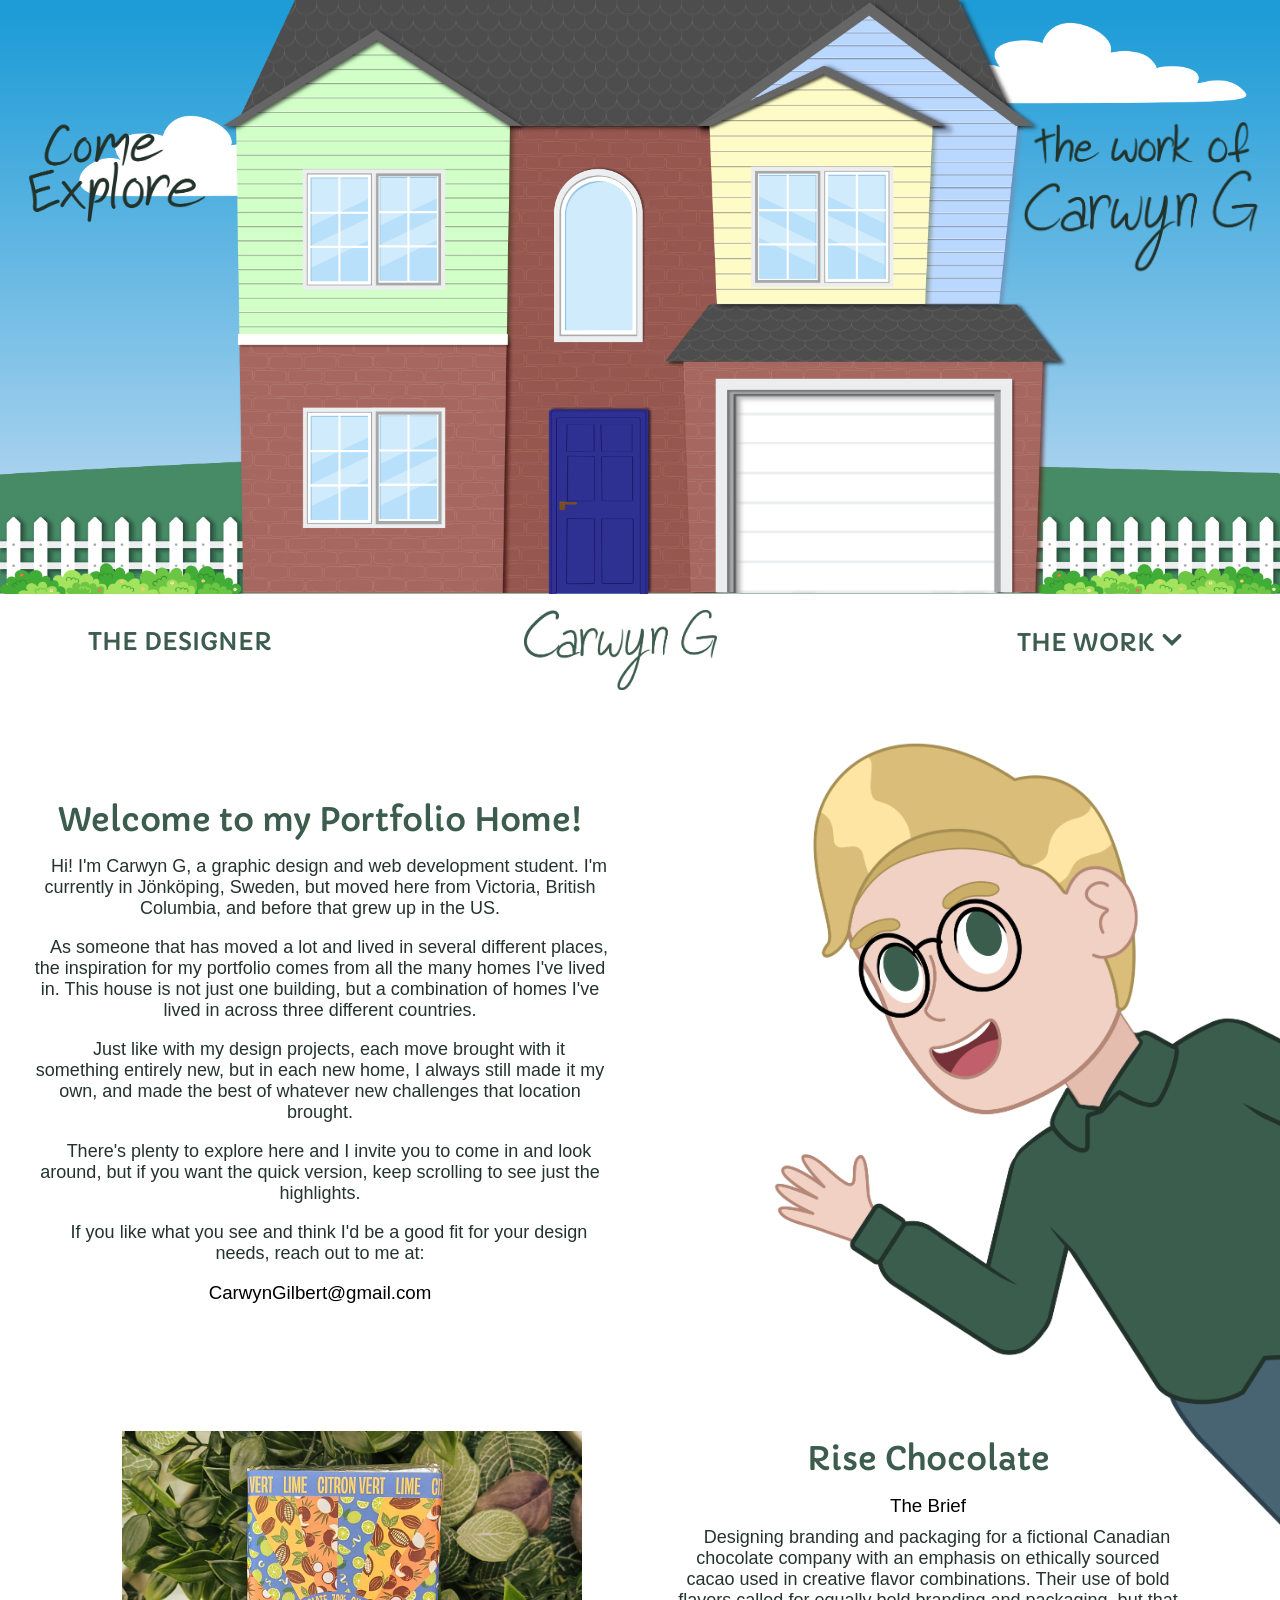
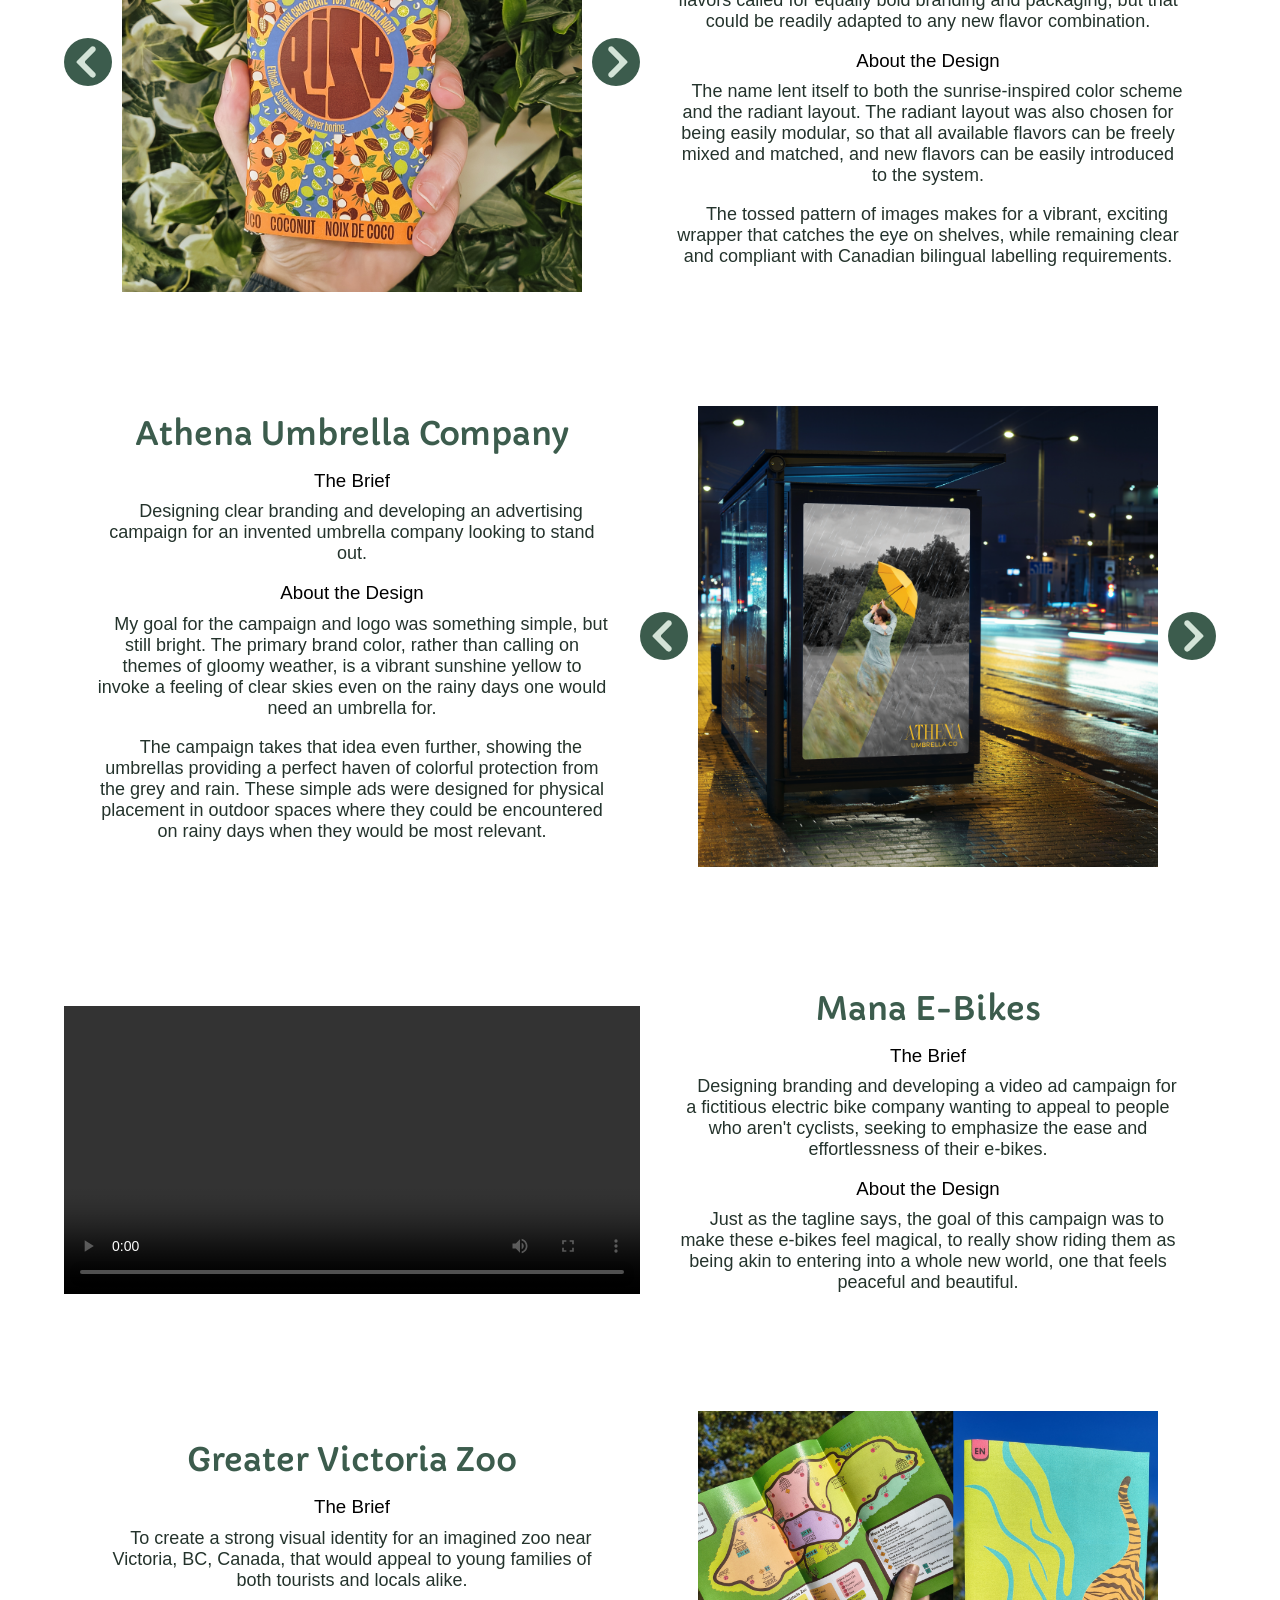
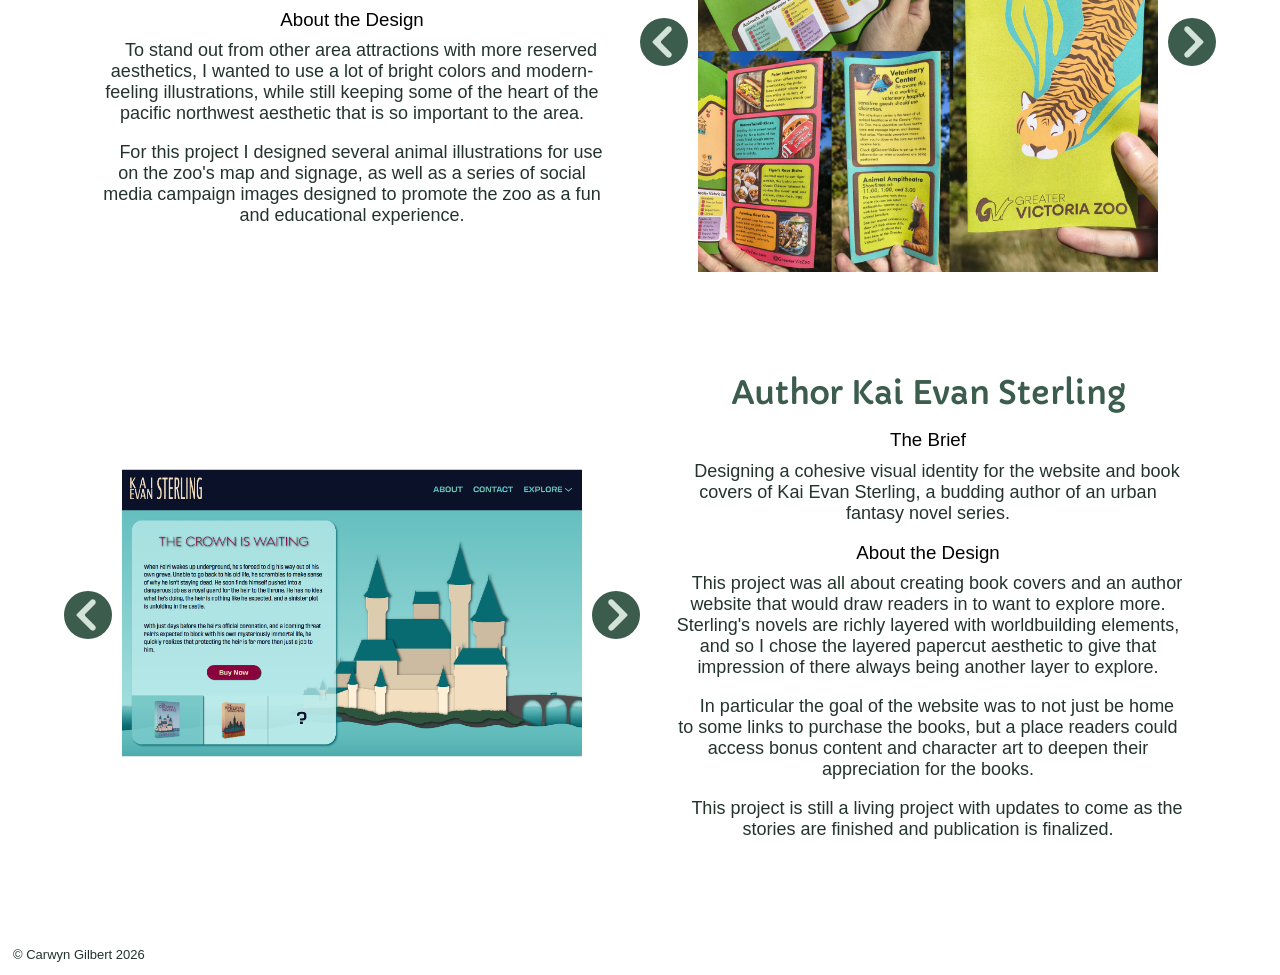
==== commit 6de5836d: "mobile version adjustments" ====
--- a/index.html
+++ b/index.html
@@ -82,6 +82,8 @@
                 <p>As someone that has moved a lot and lived in several different places, the inspiration for my portfolio comes from all the many homes I've lived in. This house is not just one building, but a combination of homes I've lived in across three different countries.</p>
                 <p>Just like with my design projects, each move brought with it something entirely new, but in each new home, I always still made it my own, and made the best of whatever new challenges that location brought.</p>
                 <p>There's plenty to explore here and I invite you to come in and look around, but if you want the quick version, keep scrolling to see just the highlights.</p>
+                <p>If you like what you see and think I'd be a good fit for your design needs, reach out to me at:</p>
+                <h3>CarwynGilbert@gmail.com</h3>
             </div>
             <div id="me">
                 <img id="portrait" src="images/peeking me.png" alt="Carwyn G peeking in from the side of the frame and waving hello">
@@ -169,7 +171,7 @@
                 <p>To stand out from other area attractions with more reserved aesthetics, I wanted to use a lot of bright colors and modern-feeling illustrations, while still keeping some of the heart of the pacific northwest aesthetic that is so important to the area.</p>
                 <p>For this project I designed several animal illustrations for use on the zoo's map and signage, as well as a series of social media campaign images designed to promote the zoo as a fun and educational experience.</p>
             </div>
-            <div class="carousel media">
+            <div class="carousel">
                 <button class="left" onclick="prevImg('zoo')">
                     <img src="images/arrow.svg" alt="arrow icon pointing left" />
                 </button>
--- a/main.css
+++ b/main.css
@@ -279,6 +279,7 @@
     z-index: 8;
     padding: 1rem;
     background-color: white;
+    text-align: center;
 }
 
 #submenu ul {
@@ -590,6 +591,15 @@
     .portfolio-page {
         display: grid;
         grid-template-columns: 1fr;
+        justify-items: center;
+    }
+    .carousel button {
+        height: 2rem;
+        width: 2rem;
+        margin: .5rem;
+    }
+    .media {
+        max-width: 100vw;
     }
 }
 
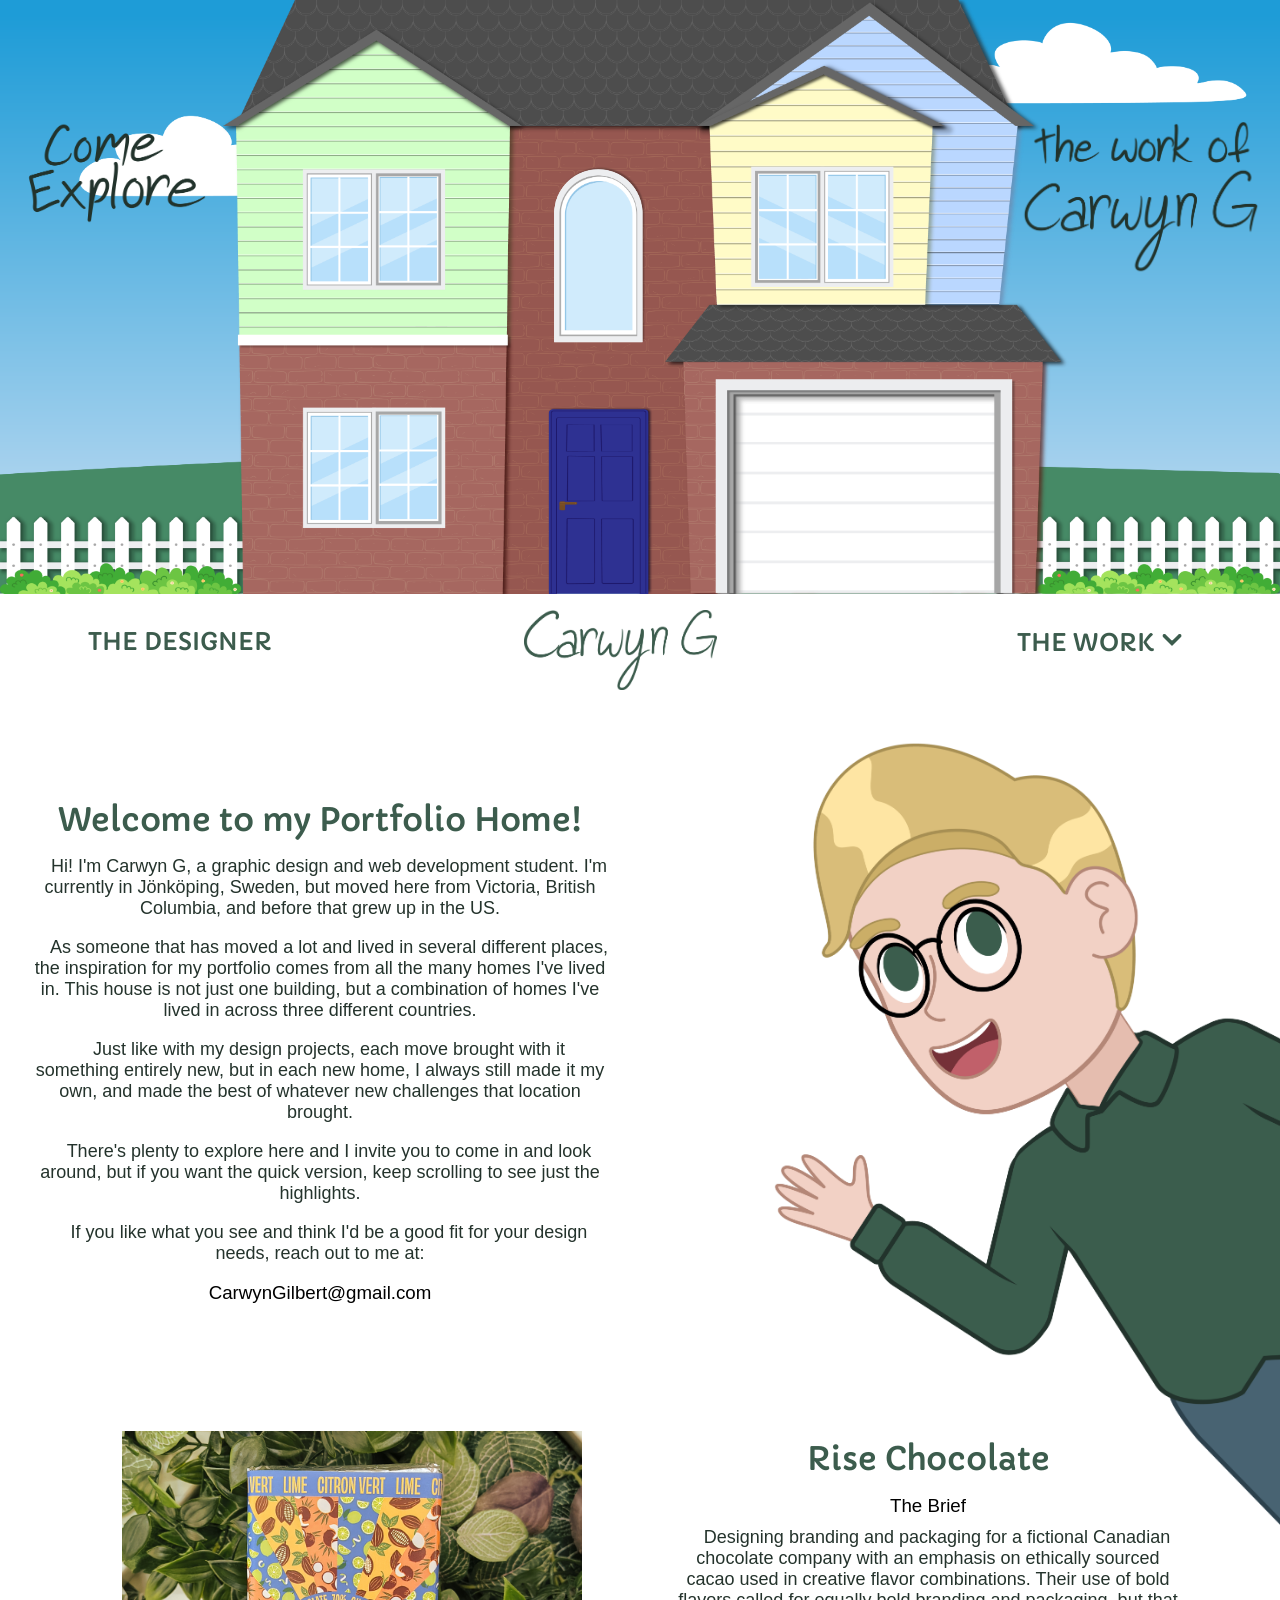
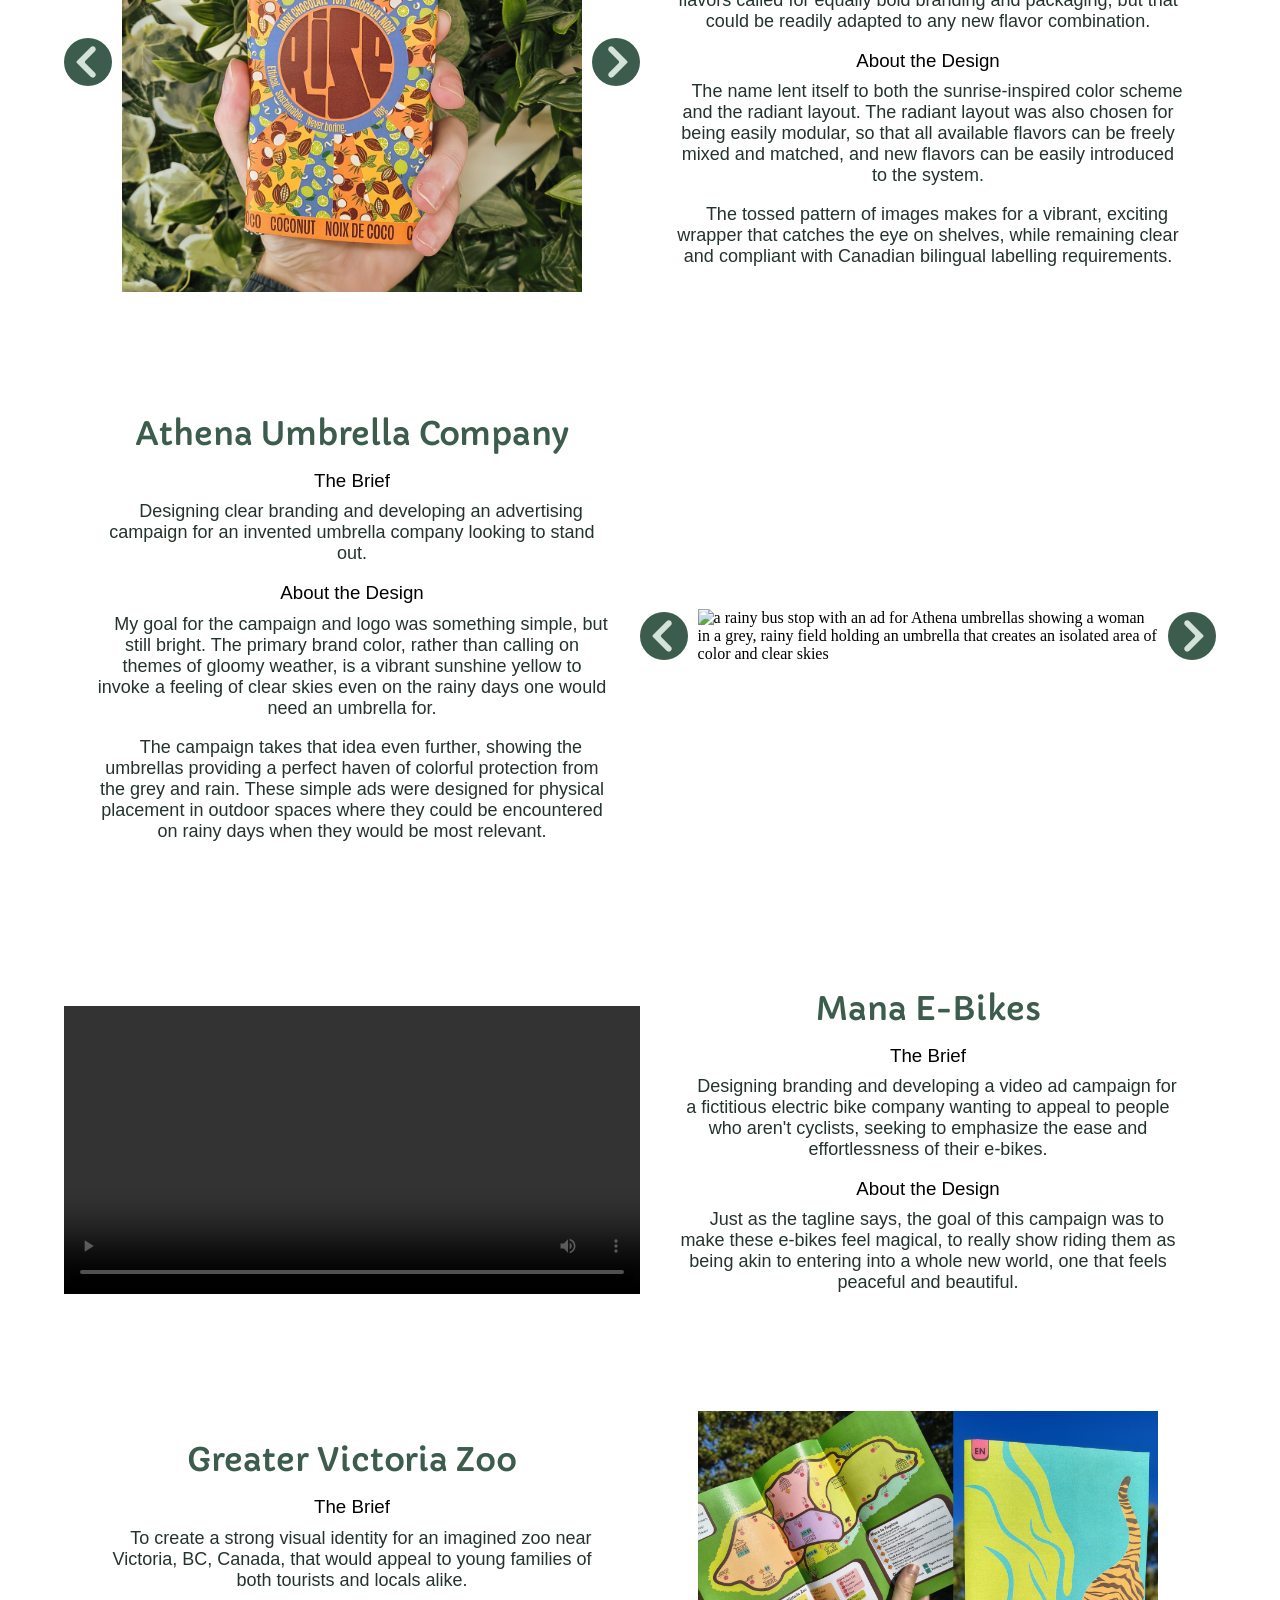
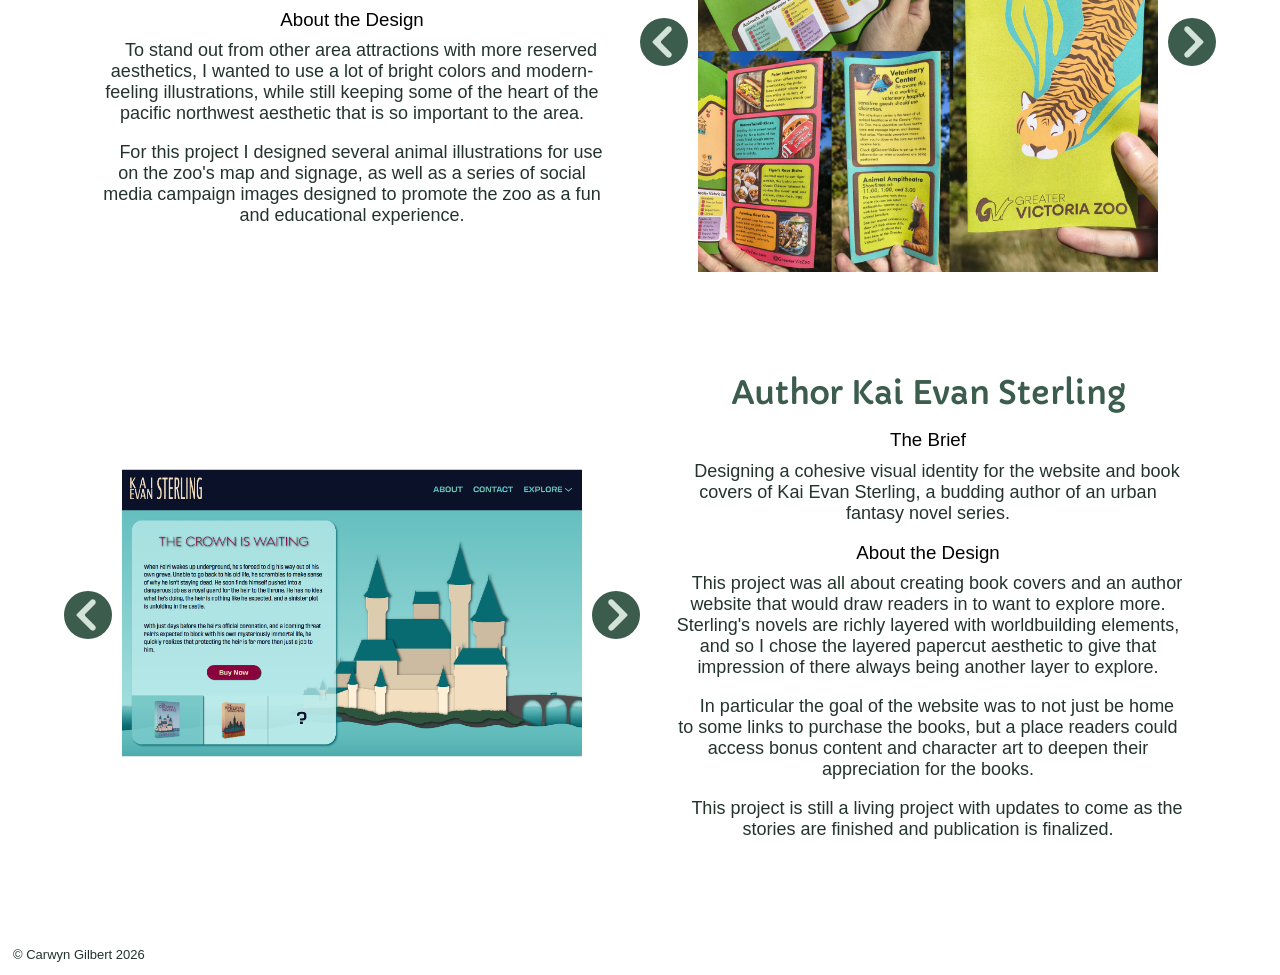
==== commit 7ea5c8ab: "image optimization + consistent naming" ====
--- a/index.html
+++ b/index.html
@@ -28,12 +28,12 @@
         <div class="hero" id="home-hero">
                 <img id="come" src="images/explore.png" alt="handwritten text reading: Come Explore">
                 <img id="work" src="images/work of.png" alt="handwritten text reading: the work of Carwyn G">
-                <div id="craftroom"><a href="about.html"><img class="transparent" src="images/transparent.png"></a></div>
-                <div id="hall"><a href="greaterviczoo.html"><img class="transparent" src="images/transparent.png"></a></div>
-                <div id="study"><a href="KES.html"><img class="transparent" src="images/transparent.png"></a></div>
-                <div id="kitchen"><a href="rise.html"><img class="transparent" src="images/transparent.png"></a></div>
-                <div id="foyer"><a href="athena.html"><img class="transparent" src="images/transparent.png"></a></div>
-                <div id="garage"><a href="mana.html"><img class="transparent" src="images/transparent.png"></a></div>
+                <div id="craftroom"><a href="craftroom.html"><img class="transparent" src="images/transparent.png"></a></div>
+                <div id="hall"><a href="hall.html"><img class="transparent" src="images/transparent.png"></a></div>
+                <div id="study"><a href="office.html"><img class="transparent" src="images/transparent.png"></a></div>
+                <div id="kitchen"><a href="kitchen.html"><img class="transparent" src="images/transparent.png"></a></div>
+                <div id="foyer"><a href="foyer.html"><img class="transparent" src="images/transparent.png"></a></div>
+                <div id="garage"><a href="garage.html"><img class="transparent" src="images/transparent.png"></a></div>
                 <img class="home" id="backgrgound" src="images/house layers/0 background.png" alt="a clear sky and a lawn with a picket fence">
                 <img class="home cloud" id="left-cloud" src="images/house layers/1 left cloud.png" alt="a cloud">
                 <img class="home cloud" id="right-cloud" src="images/house layers/2 right cloud.png" alt="a cloud">
@@ -58,15 +58,15 @@
                 <button class="hamburger" id="burger" onclick="hamburger()"><img id="menu-icon" src="images/hamburger.png" alt="click to open the menu"></button>
                 <ul>
                     <li id="home-logo"> <a href="index.html" class="logo"><img src="images/cslg-logo.png" alt="Carwyn G" id="svg-logo"/></a></li>
-                    <li id="designer"><a href="about.html">The Designer</a></li>
+                    <li id="designer"><a href="craftroom.html">The Designer</a></li>
                     <li id="expand-submenu"><button onclick="expandCases()">The Work <img src="images/arrow down.png" id="arrow"></button>
                         <div id="submenu" class="submenu expandable">
                             <ul id="submenu-list">
-                                <li class="explore"><a href="rise.html">Rise Chocolate</a></li>
-                                <li class="explore"><a href="athena.html">Athena Umbrella Co</a></li>
-                                <li class="explore"><a href="mana.html">Mana E-Bike</a></li>
-                                <li class="explore"><a href="greaterviczoo.html">Greater Victoria Zoo</a></li>
-                                <li class="explore"><a href="KES.html">Author Site</a></li>
+                                <li class="explore"><a href="kitchen.html">Rise Chocolate</a></li>
+                                <li class="explore"><a href="foyer.html">Athena Umbrella Co</a></li>
+                                <li class="explore"><a href="garage.html">Mana E-Bike</a></li>
+                                <li class="explore"><a href="hall.html">Greater Victoria Zoo</a></li>
+                                <li class="explore"><a href="office.html">Author Site</a></li>
                             </ul>
                         </div>
                     </li>
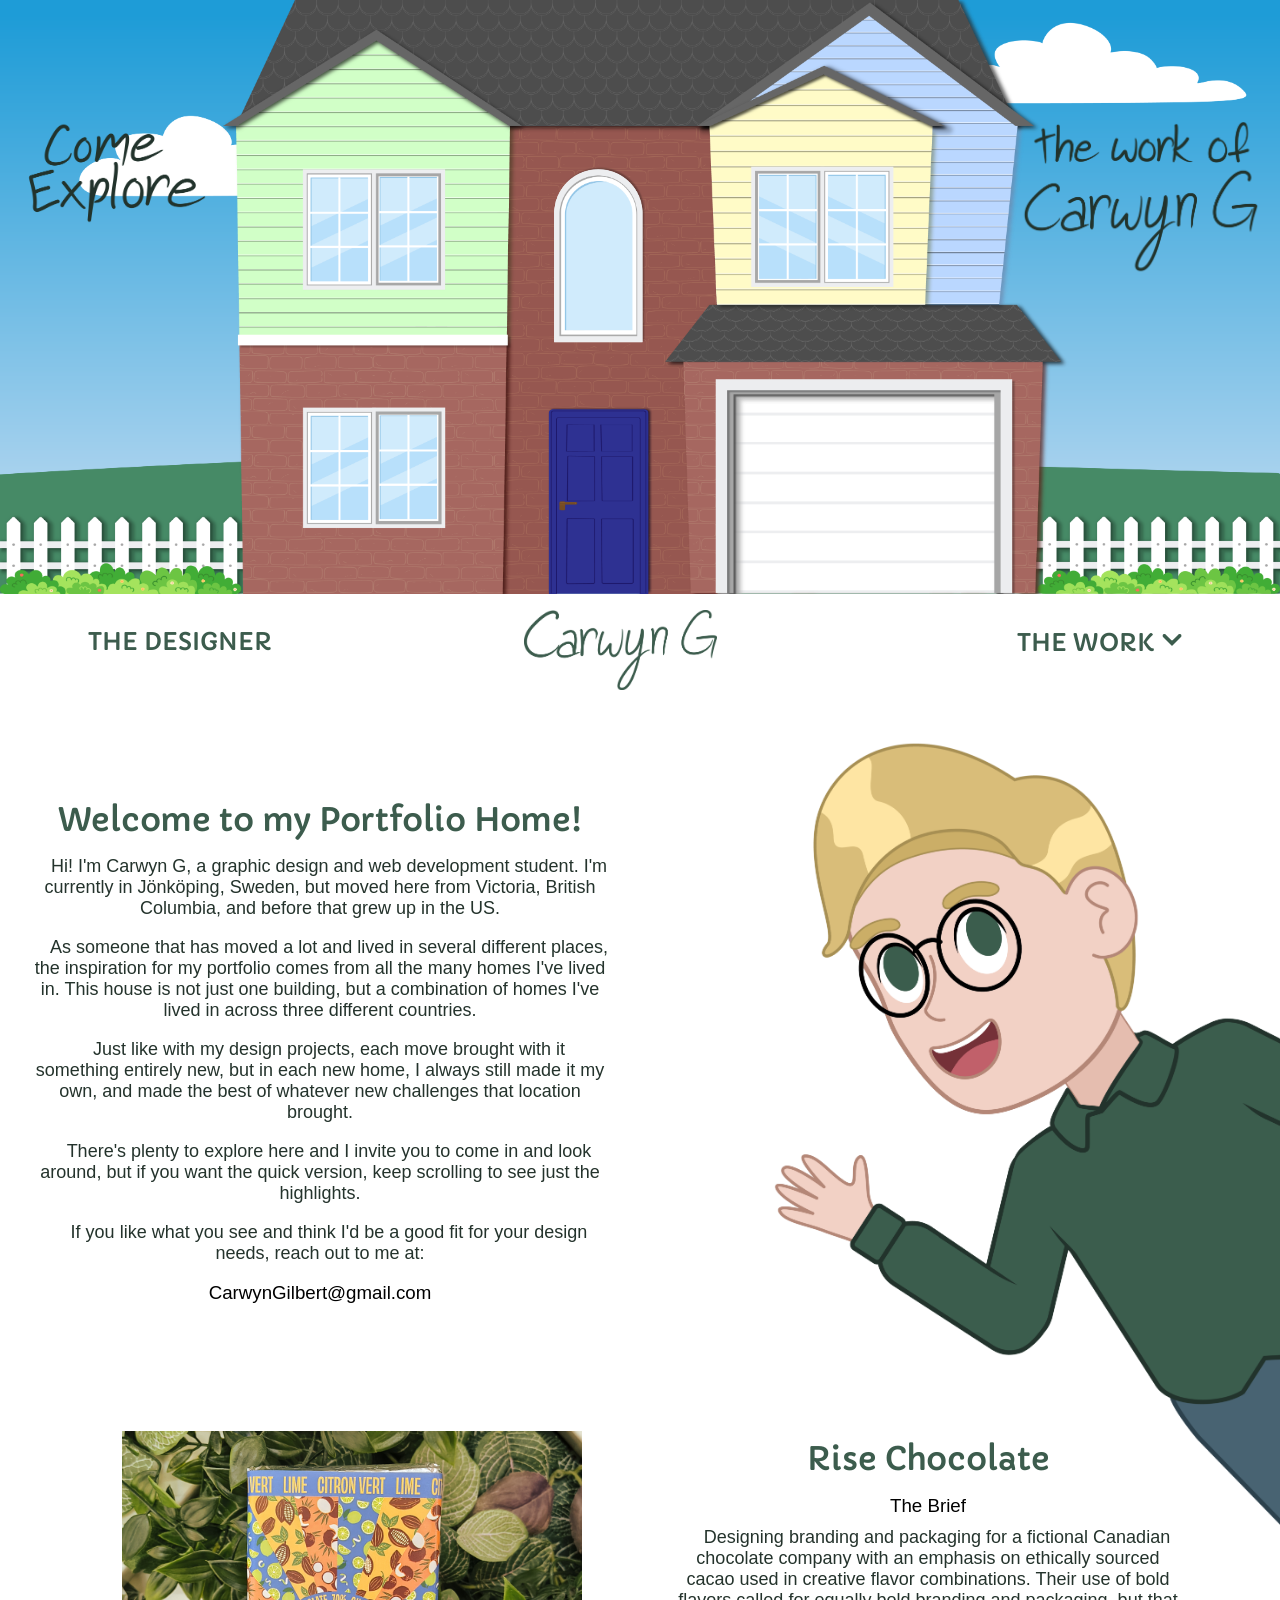
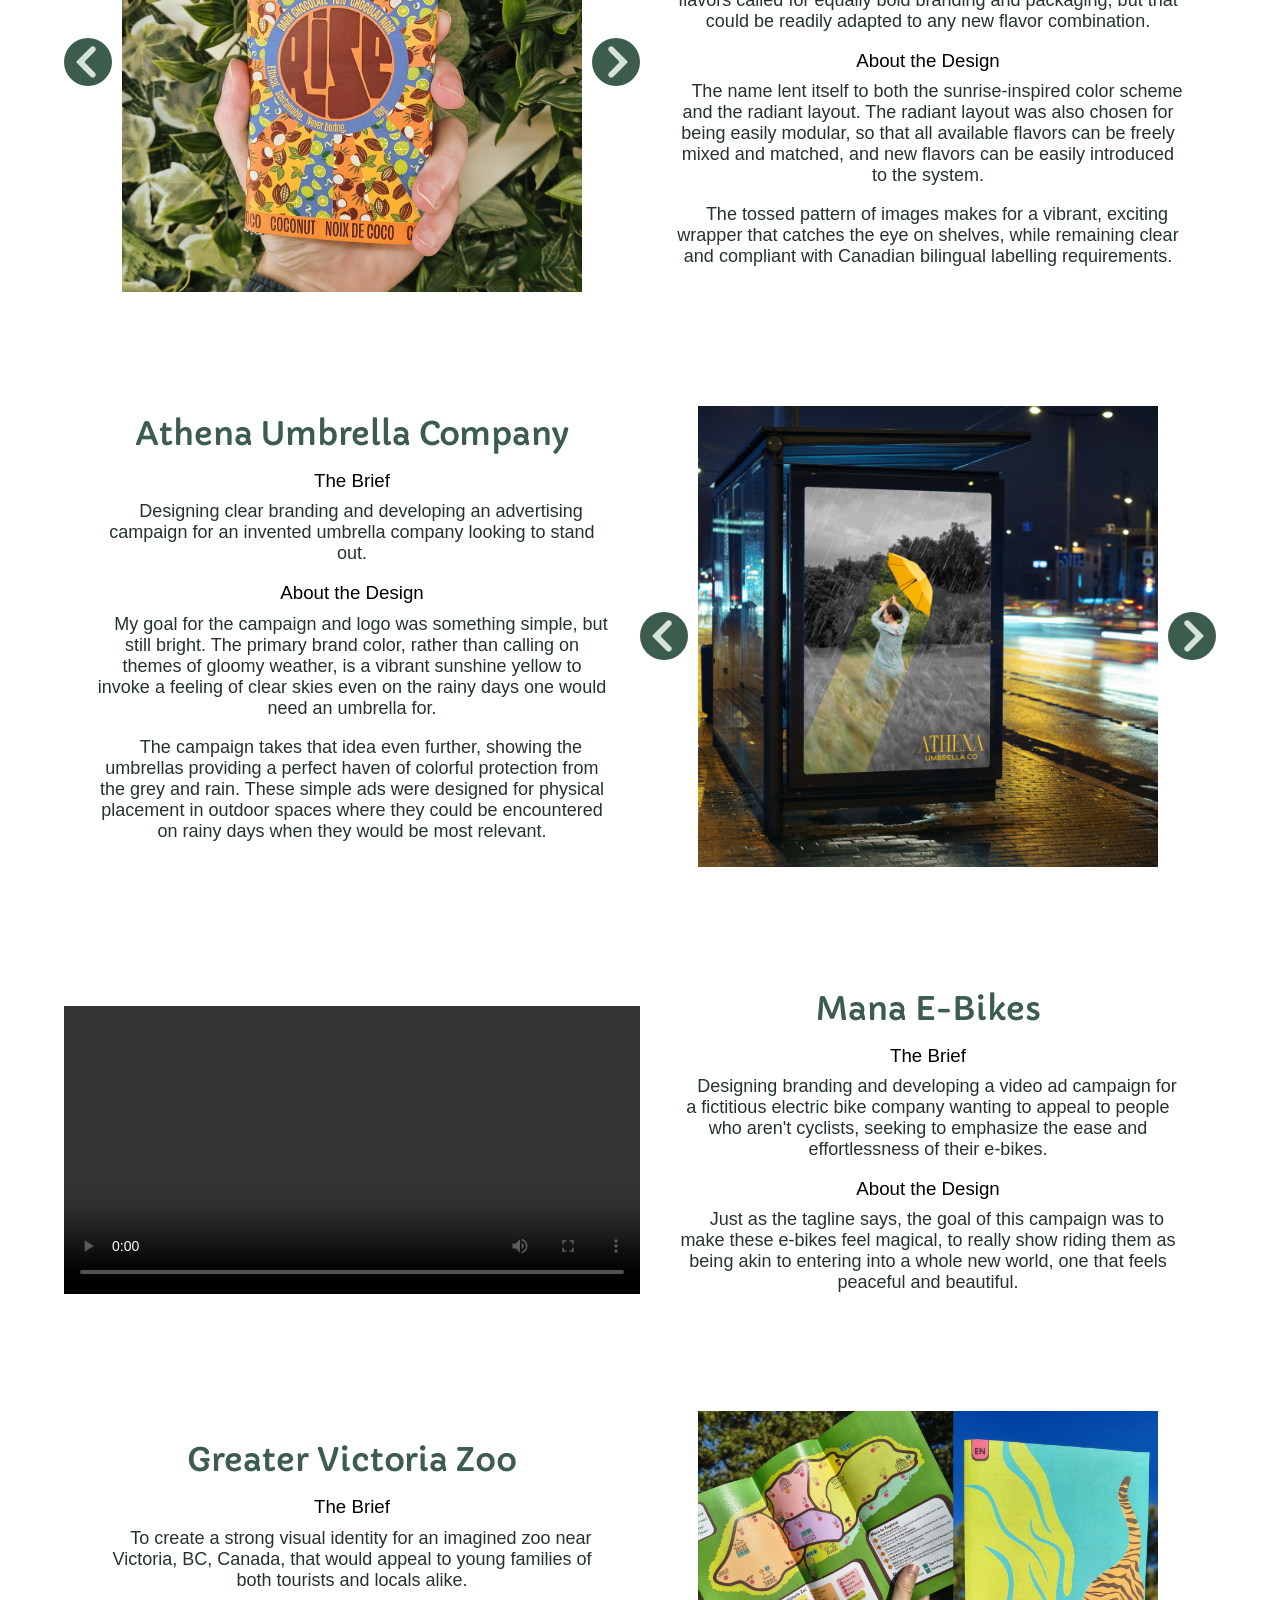
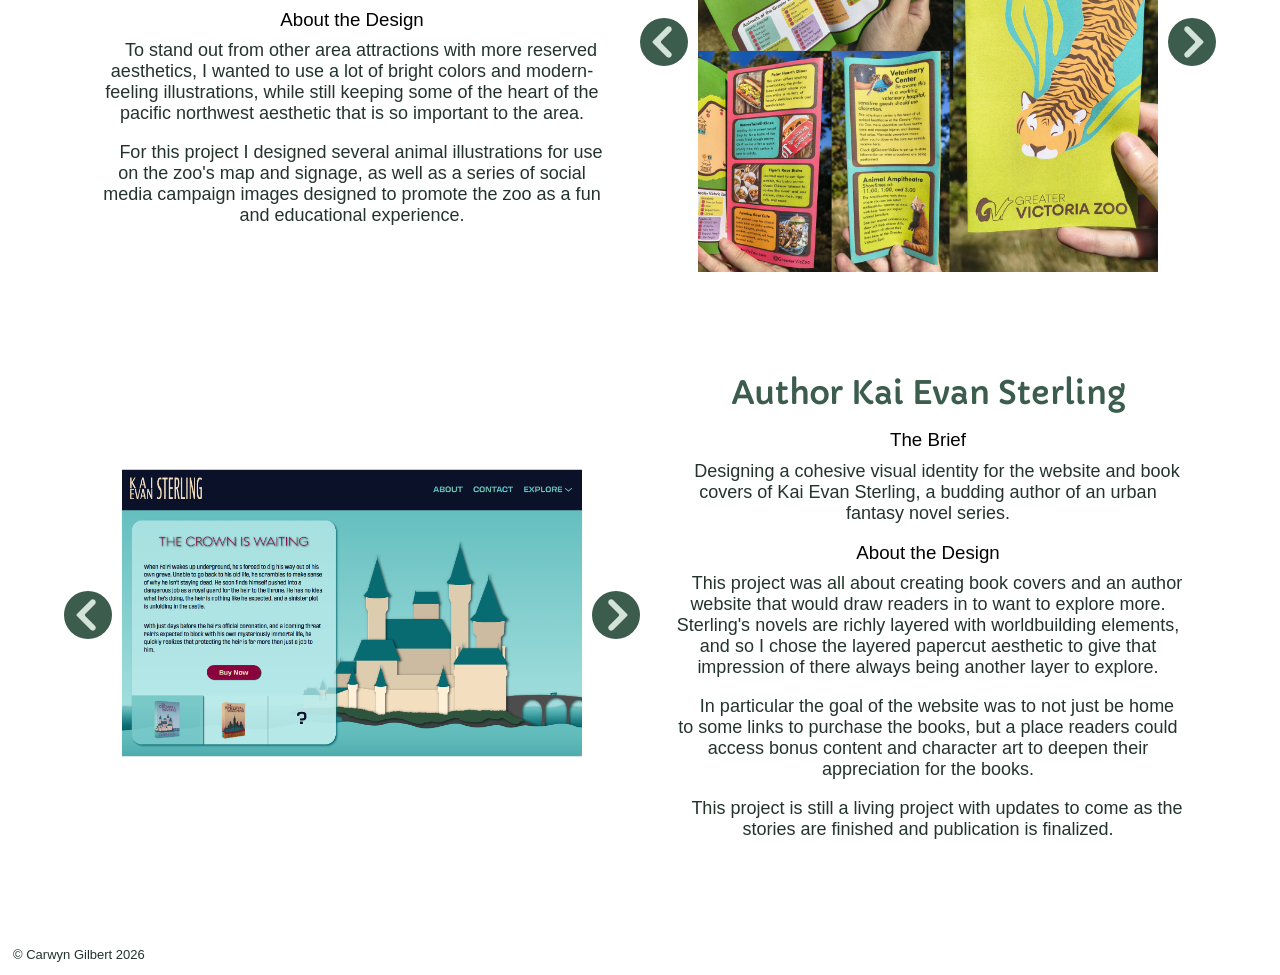
==== commit b39b55b2: "another missing image link fix" ====
--- a/index.html
+++ b/index.html
@@ -128,13 +128,13 @@
                 <img
                 id="athena-left"
                 class="athena-three"
-                src="images/athena/ads2.png"
+                src="images/athena/ads2.jpg"
                 alt="An advertisement for Athena umbrellas featuring a woman standing with a bright yellow umbrella that creates a section around her that is fully protected from rain and gloom"
                 />
                 <img
                 id="athena-top"
                 class="athena-one"
-                src="images/athena/mockup.png"
+                src="images/athena/mockup.jpg"
                 alt="a rainy bus stop with an ad for Athena umbrellas showing a woman in a grey, rainy field holding an umbrella that creates an isolated area of color and clear skies"
                 />
                 <img
